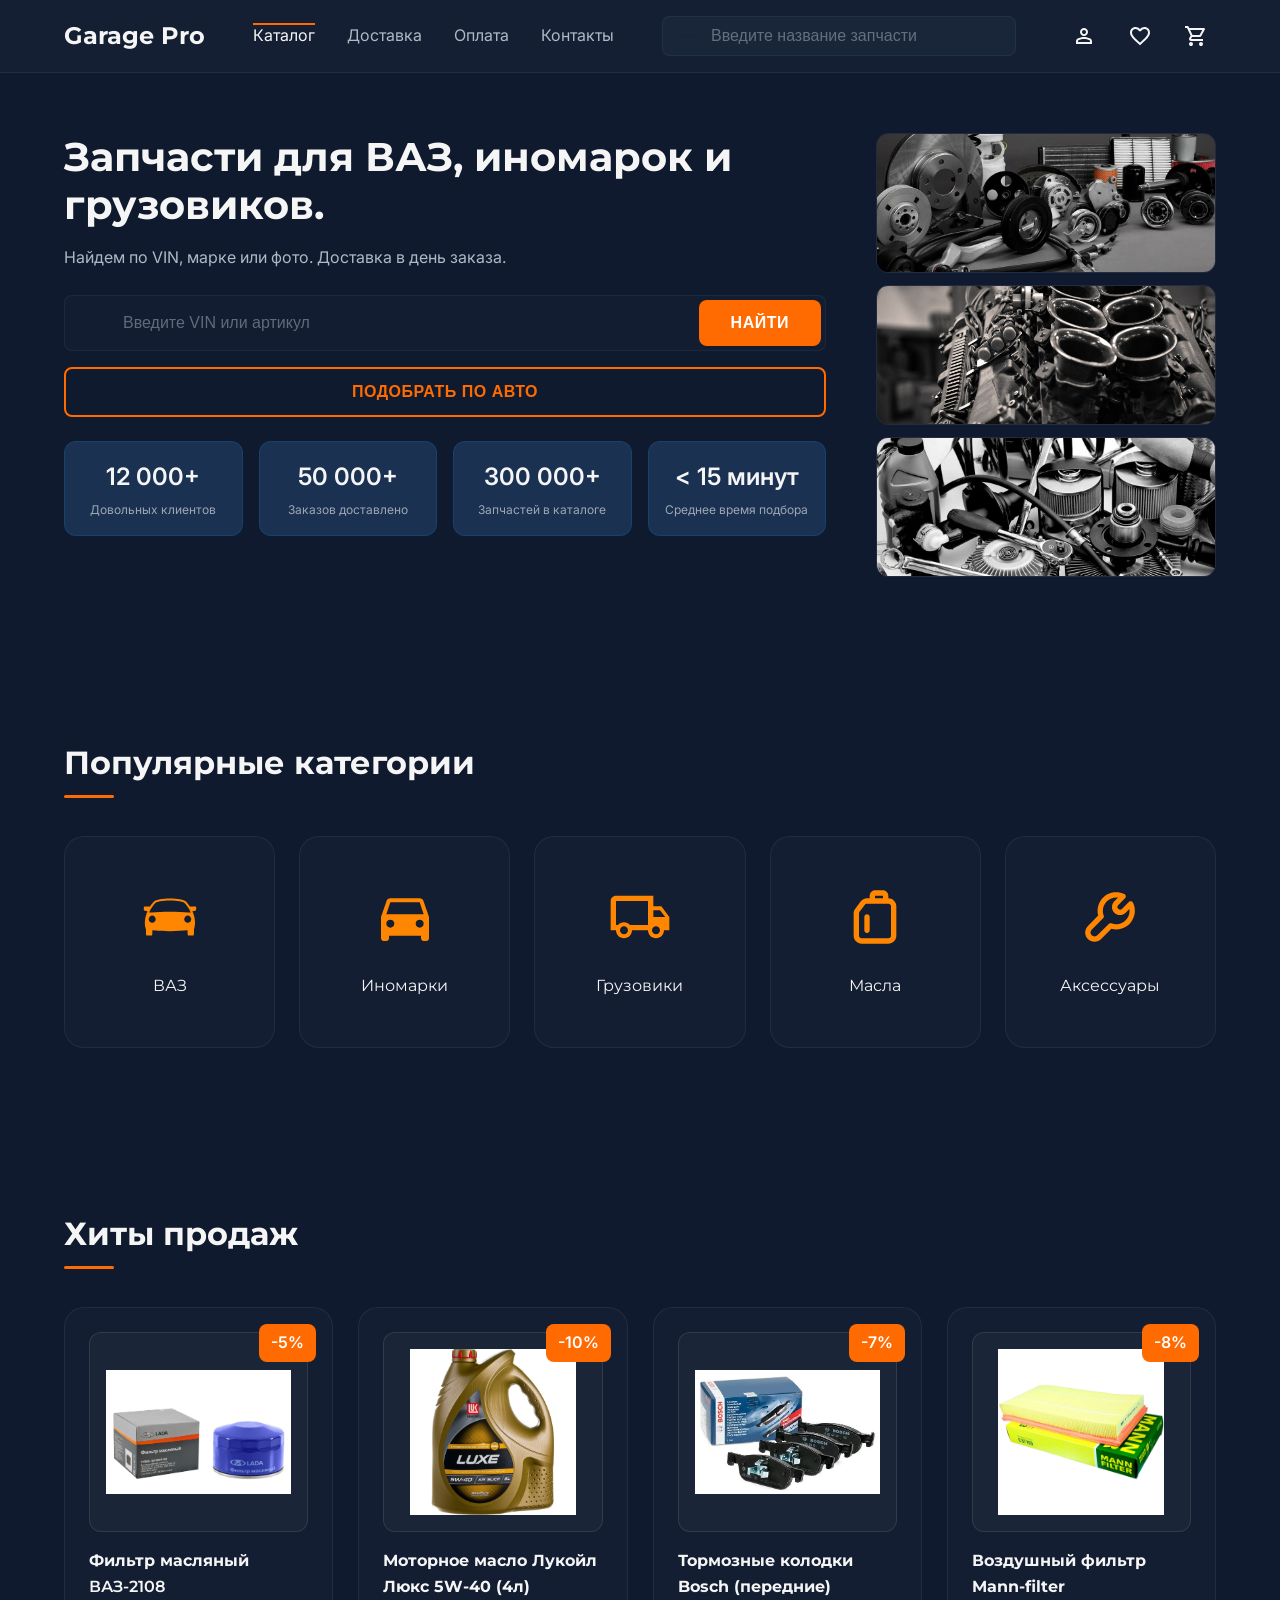
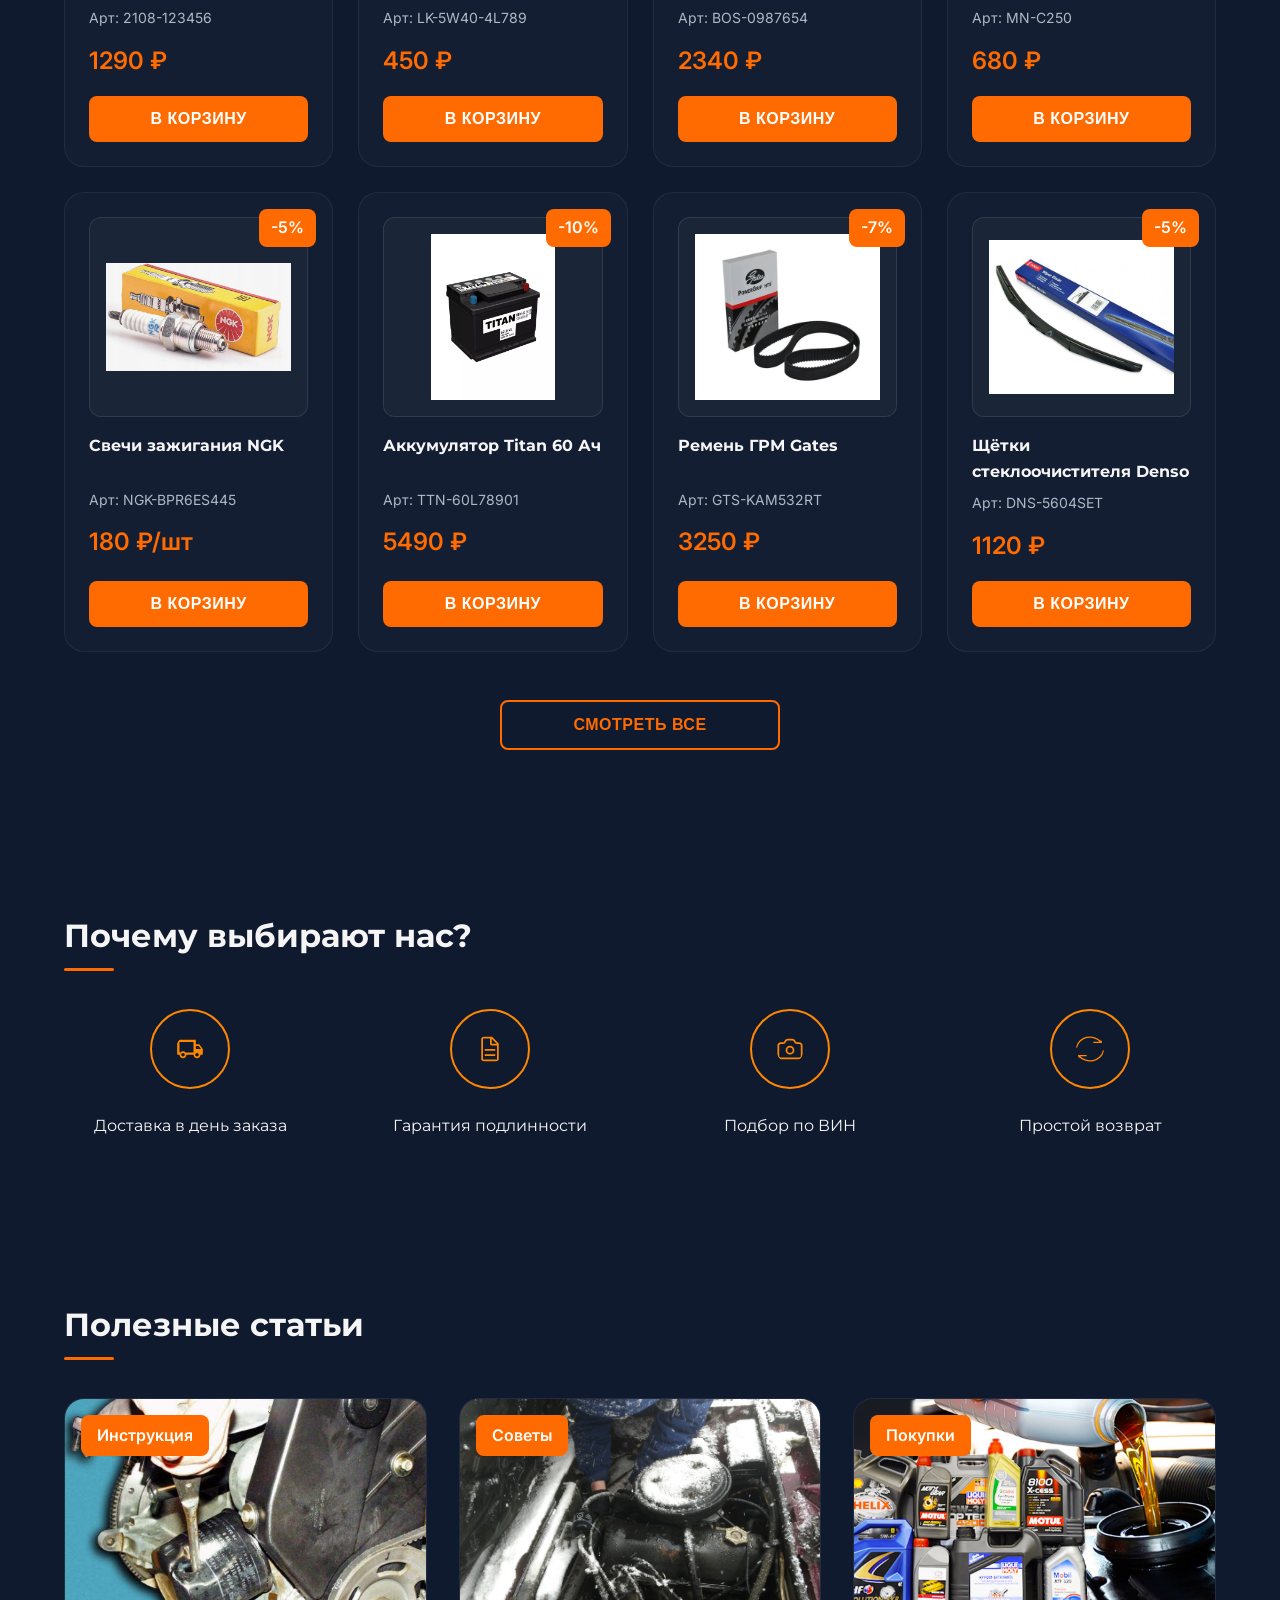
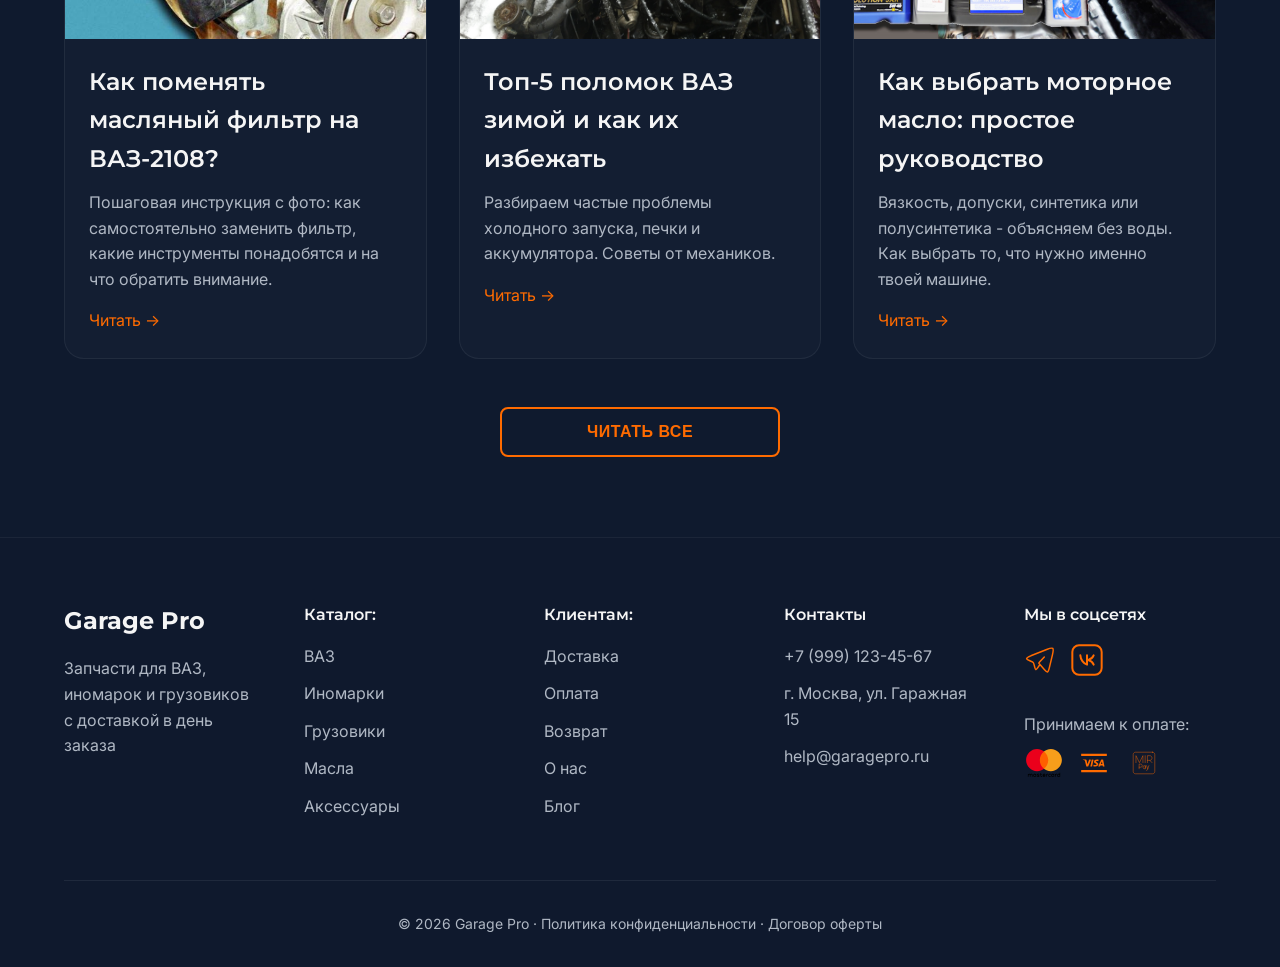
==== index.html @ 9da64e5a "Add files via upload" ====
<!DOCTYPE html>
<html lang="ru">
<head>
    <meta charset="UTF-8">
    <meta name="viewport" content="width=device-width, initial-scale=1.0">
    <meta name="description" content="Garage Pro - Запчасти для ВАЗ, иномарок и грузовиков с доставкой в день заказа">
    <meta name="keywords" content="запчасти, автозапчасти, ВАЗ, иномарки, грузовики, масло, фильтры">
    
    <!-- Open Graph -->
    <meta property="og:title" content="Garage Pro - Запчасти для ВАЗ, иномарок и грузовиков">
    <meta property="og:description" content="Найдем по VIN, марке или фото. Доставка в день заказа. 300 000+ запчастей в каталоге">
    <meta property="og:type" content="website">
    <meta property="og:url" content="https://garagepro.ru">
    <meta property="og:image" content="https://garagepro.ru/Images/автозапчасти.jpg">
    
    <title>Garage Pro - Запчасти для ВАЗ, иномарок и грузовиков</title>
    <link rel="icon" type="image/svg+xml" href="favicon.svg">
    <link rel="stylesheet" href="style.css">
    <link rel="preconnect" href="https://fonts.googleapis.com">
    <link rel="preconnect" href="https://fonts.gstatic.com" crossorigin>
    <link href="https://fonts.googleapis.com/css2?family=Montserrat:wght@600;700&family=Inter:wght@400;500;600&display=swap" rel="stylesheet">
</head>
<body>
    <!-- Header -->
    <header class="header">
        <div class="container">
            <div class="header__content">
                <a href="index.html" class="header__logo">Garage Pro</a>
                <nav class="header__nav">
                    <a href="#catalog" class="active">Каталог</a>
                    <a href="delivery.html">Доставка</a>
                    <a href="payment.html">Оплата</a>
                    <a href="contacts.html">Контакты</a>
                </nav>
                <form class="header__search" role="search">
                    <img src="icons/Input Search.svg" alt="" aria-hidden="true" width="20" height="20">
                    <input type="search" placeholder="Введите название запчасти" aria-label="Поиск запчастей">
                </form>
                <div class="header__icons">
                    <button class="icon-btn" aria-label="Профиль">
                        <img src="icons/material-symbols_person-outline.svg" alt="" width="24" height="24">
                    </button>
                    <button class="icon-btn" aria-label="Избранное">
                        <img src="icons/mdi_heart-outline.svg" alt="" width="24" height="24">
                    </button>
                    <button class="icon-btn" aria-label="Корзина">
                        <img src="icons/material-symbols_shopping-cart-outline.svg" alt="" width="24" height="24">
                    </button>
                    <button class="burger-btn" aria-label="Меню" aria-expanded="false">
                        <span></span>
                        <span></span>
                        <span></span>
                    </button>
                </div>
            </div>
        </div>
        <div class="mobile-menu">
            <nav class="mobile-nav">
                <a href="#catalog" class="active">Каталог</a>
                <a href="delivery.html">Доставка</a>
                <a href="payment.html">Оплата</a>
                <a href="contacts.html">Контакты</a>
            </nav>
        </div>
    </header>

    <!-- Hero Section -->
    <section class="hero">
        <div class="container">
            <div class="hero__content">
                <div class="hero__left">
                    <h1 class="hero__title">Запчасти для ВАЗ, иномарок и грузовиков.</h1>
                    <p class="hero__subtitle">Найдем по VIN, марке или фото. Доставка в день заказа.</p>
                    
                    <form class="hero__search" role="search">
                        <img src="icons/Input Search on zapchast.svg" alt="" aria-hidden="true">
                        <input type="search" placeholder="Введите VIN или артикул" aria-label="Поиск по VIN или артикулу">
                        <button class="btn btn--primary" type="submit">НАЙТИ</button>
                    </form>
                    
                    <button class="btn btn--secondary" type="button">ПОДОБРАТЬ ПО АВТО</button>
                    
                    <div class="hero__stats">
                        <div class="hero__stat">
                            <div class="stat__number">12 000+</div>
                            <div class="stat__label">Довольных клиентов</div>
                        </div>
                        <div class="hero__stat">
                            <div class="stat__number">50 000+</div>
                            <div class="stat__label">Заказов доставлено</div>
                        </div>
                        <div class="hero__stat">
                            <div class="stat__number">300 000+</div>
                            <div class="stat__label">Запчастей в каталоге</div>
                        </div>
                        <div class="hero__stat">
                            <div class="stat__number">&lt; 15 минут</div>
                            <div class="stat__label">Среднее время подбора</div>
                        </div>
                    </div>
                </div>
                
                <div class="hero__images">
                    <img src="Images/автозапчасти.jpg" alt="Автозапчасти для различных марок автомобилей" loading="lazy" width="340" height="140">
                    <img src="Images/автозапчасти1.jpg" alt="Широкий ассортимент запчастей" loading="lazy" width="340" height="140">
                    <img src="Images/запчасти.jpg" alt="Качественные запчасти в наличии" loading="lazy" width="340" height="140">
                </div>
            </div>
        </div>
    </section>

    <!-- Categories -->
    <section class="categories" id="catalog">
        <div class="container">
            <h2 class="section__title">Популярные категории</h2>
            <div class="categories__grid">
                <a href="#vaz" class="category__item">
                    <img src="icons/raphael_car.svg" alt="" aria-hidden="true">
                    <span>ВАЗ</span>
                </a>
                <a href="#foreign" class="category__item">
                    <img src="icons/mdi_car.svg" alt="" aria-hidden="true">
                    <span>Иномарки</span>
                </a>
                <a href="#trucks" class="category__item">
                    <img src="icons/mdi_truck-outline.svg" alt="" aria-hidden="true">
                    <span>Грузовики</span>
                </a>
                <a href="#oils" class="category__item">
                    <img src="icons/mingcute_oil-line.svg" alt="" aria-hidden="true">
                    <span>Масла</span>
                </a>
                <a href="#accessories" class="category__item">
                    <img src="icons/ri_wrench-line.svg" alt="" aria-hidden="true">
                    <span>Аксессуары</span>
                </a>
            </div>
        </div>
    </section>

    <!-- Products -->
    <section class="products">
        <div class="container">
            <h2 class="section__title">Хиты продаж</h2>
            <div class="products__grid">
                <!-- Product 1 -->
                <article class="product__card">
                    <span class="product__badge" aria-label="Скидка 5 процентов">-5%</span>
                    <a href="product-filter.html" class="product__card-link">
                        <img src="Images/МАСЛЯННЫЙ ФИЛЬТР.jpg" alt="Фильтр масляный ВАЗ 2108" loading="lazy" width="280" height="200">
                        <h3 class="product__name">Фильтр масляный <span class="model-number">ВАЗ-2108</span></h3>
                        <p class="product__article">Арт: 2108-123456</p>
                        <p class="product__price">1290 ₽</p>
                    </a>
                    <button class="btn btn--primary" type="button" aria-label="Добавить в корзину">В КОРЗИНУ</button>
                </article>
                
                <!-- Product 2 -->
                <article class="product__card">
                    <span class="product__badge" aria-label="Скидка 10 процентов">-10%</span>
                    <a href="product-oil.html" class="product__card-link">
                        <img src="Images/масло.jpg" alt="Моторное масло Лукойл Люкс 5W-40" loading="lazy" width="280" height="200">
                        <h3 class="product__name">Моторное масло Лукойл Люкс 5W-40 (4л)</h3>
                        <p class="product__article">Арт: LK-5W40-4L789</p>
                        <p class="product__price">450 ₽</p>
                    </a>
                    <button class="btn btn--primary" type="button" aria-label="Добавить в корзину">В КОРЗИНУ</button>
                </article>
                
                <!-- Product 3 -->
                <article class="product__card">
                    <span class="product__badge" aria-label="Скидка 7 процентов">-7%</span>
                    <a href="product-pads.html" class="product__card-link">
                        <img src="Images/колодки.jpg" alt="Тормозные колодки Bosch передние" loading="lazy" width="280" height="200">
                        <h3 class="product__name">Тормозные колодки Bosch (передние)</h3>
                        <p class="product__article">Арт: BOS-0987654</p>
                        <p class="product__price">2340 ₽</p>
                    </a>
                    <button class="btn btn--primary" type="button" aria-label="Добавить в корзину">В КОРЗИНУ</button>
                </article>
                
                <!-- Product 4 -->
                <article class="product__card">
                    <span class="product__badge" aria-label="Скидка 8 процентов">-8%</span>
                    <a href="product-air-filter.html" class="product__card-link">
                        <img src="Images/воздушный фильтр.jpeg" alt="Воздушный фильтр Mann-filter" loading="lazy" width="280" height="200">
                        <h3 class="product__name">Воздушный фильтр Mann-filter</h3>
                        <p class="product__article">Арт: MN-C250</p>
                        <p class="product__price">680 ₽</p>
                    </a>
                    <button class="btn btn--primary" type="button" aria-label="Добавить в корзину">В КОРЗИНУ</button>
                </article>
                
                <!-- Product 5 -->
                <article class="product__card">
                    <span class="product__badge" aria-label="Скидка 5 процентов">-5%</span>
                    <a href="product-spark-plugs.html" class="product__card-link">
                        <img src="Images/свеча.jpg" alt="Свечи зажигания NGK" loading="lazy" width="280" height="200">
                        <h3 class="product__name">Свечи зажигания NGK</h3>
                        <p class="product__article">Арт: NGK-BPR6ES445</p>
                        <p class="product__price">180 ₽/шт</p>
                    </a>
                    <button class="btn btn--primary" type="button" aria-label="Добавить в корзину">В КОРЗИНУ</button>
                </article>
                
                <!-- Product 6 -->
                <article class="product__card">
                    <span class="product__badge" aria-label="Скидка 10 процентов">-10%</span>
                    <a href="product-battery.html" class="product__card-link">
                        <img src="Images/титан.jpg" alt="Аккумулятор Titan 60 Ач" loading="lazy" width="280" height="200">
                        <h3 class="product__name">Аккумулятор Titan 60 Ач</h3>
                        <p class="product__article">Арт: TTN-60L78901</p>
                        <p class="product__price">5490 ₽</p>
                    </a>
                    <button class="btn btn--primary" type="button" aria-label="Добавить в корзину">В КОРЗИНУ</button>
                </article>
                
                <!-- Product 7 -->
                <article class="product__card">
                    <span class="product__badge" aria-label="Скидка 7 процентов">-7%</span>
                    <a href="product-belt.html" class="product__card-link">
                        <img src="Images/ремень.png" alt="Ремень ГРМ Gates" loading="lazy" width="280" height="200">
                        <h3 class="product__name">Ремень ГРМ Gates</h3>
                        <p class="product__article">Арт: GTS-KAM532RT</p>
                        <p class="product__price">3250 ₽</p>
                    </a>
                    <button class="btn btn--primary" type="button" aria-label="Добавить в корзину">В КОРЗИНУ</button>
                </article>
                
                <!-- Product 8 -->
                <article class="product__card">
                    <span class="product__badge" aria-label="Скидка 5 процентов">-5%</span>
                    <a href="product-wipers.html" class="product__card-link">
                        <img src="Images/денсо.jpg" alt="Щётки стеклоочистителя Denso" loading="lazy" width="280" height="200">
                        <h3 class="product__name">Щётки стеклоочистителя Denso</h3>
                        <p class="product__article">Арт: DNS-5604SET</p>
                        <p class="product__price">1120 ₽</p>
                    </a>
                    <button class="btn btn--primary" type="button" aria-label="Добавить в корзину">В КОРЗИНУ</button>
                </article>
            </div>
            
            <button class="btn btn--outline" type="button">СМОТРЕТЬ ВСЕ</button>
        </div>
    </section>

    <!-- Features -->
    <section class="features" id="delivery">
        <div class="container">
            <h2 class="section__title">Почему выбирают нас?</h2>
            <div class="features__grid">
                <div class="feature__item">
                    <img src="icons/mdi_truck-outline.svg" alt="" aria-hidden="true">
                    <p>Доставка в день заказа</p>
                </div>
                <div class="feature__item">
                    <img src="icons/carbon_document.svg" alt="" aria-hidden="true">
                    <p>Гарантия подлинности</p>
                </div>
                <div class="feature__item">
                    <img src="icons/lucide_camera.svg" alt="" aria-hidden="true">
                    <p>Подбор по ВИН</p>
                </div>
                <div class="feature__item">
                    <img src="icons/Vector.svg" alt="" aria-hidden="true">
                    <p>Простой возврат</p>
                </div>
            </div>
        </div>
    </section>

    <!-- Blog -->
    <section class="blog">
        <div class="container">
            <h2 class="section__title">Полезные статьи</h2>
            <div class="blog__grid">
                <article class="blog__card">
                    <div class="blog__card-image">
                        <span class="blog__category">Инструкция</span>
                        <img src="Images/замена масла.jpg" alt="Процесс замены масла в двигателе" loading="lazy">
                    </div>
                    <h3>Как поменять масляный фильтр на <span class="model-number">ВАЗ-2108?</span></h3>
                    <p>Пошаговая инструкция с фото: как самостоятельно заменить фильтр, какие инструменты понадобятся и на что обратить внимание.</p>
                    <a href="#" class="blog__link">Читать →</a>
                </article>
                
                <article class="blog__card">
                    <div class="blog__card-image">
                        <span class="blog__category">Советы</span>
                        <img src="Images/поломки.jpg" alt="Распространенные поломки автомобиля" loading="lazy">
                    </div>
                    <h3>Топ-5 поломок ВАЗ зимой и как их избежать</h3>
                    <p>Разбираем частые проблемы холодного запуска, печки и аккумулятора. Советы от механиков.</p>
                    <a href="#" class="blog__link">Читать →</a>
                </article>
                
                <article class="blog__card">
                    <div class="blog__card-image">
                        <span class="blog__category">Покупки</span>
                        <img src="Images/как выбрать масло.jpg" alt="Выбор моторного масла для автомобиля" loading="lazy">
                    </div>
                    <h3>Как выбрать моторное масло: простое руководство</h3>
                    <p>Вязкость, допуски, синтетика или полусинтетика - объясняем без воды. Как выбрать то, что нужно именно твоей машине.</p>
                    <a href="#" class="blog__link">Читать →</a>
                </article>
            </div>
            
            <button class="btn btn--outline" type="button">ЧИТАТЬ ВСЕ</button>
        </div>
    </section>

    <!-- Footer -->
    <footer class="footer">
        <div class="container">
            <div class="footer__content">
                <div class="footer__col">
                    <h3>Garage Pro</h3>
                    <p>Запчасти для ВАЗ, иномарок и грузовиков с доставкой в день заказа</p>
                </div>
                
                <div class="footer__col">
                    <h4>Каталог:</h4>
                    <a href="#">ВАЗ</a>
                    <a href="#">Иномарки</a>
                    <a href="#">Грузовики</a>
                    <a href="#">Масла</a>
                    <a href="#">Аксессуары</a>
                </div>
                
                <div class="footer__col">
                    <h4>Клиентам:</h4>
                    <a href="delivery.html">Доставка</a>
                    <a href="payment.html">Оплата</a>
                    <a href="#">Возврат</a>
                    <a href="contacts.html">О нас</a>
                    <a href="#">Блог</a>
                </div>
                
                <div class="footer__col">
                    <h4>Контакты</h4>
                    <p><a href="tel:+79991234567" class="footer__contact">+7 (999) 123-45-67</a></p>
                    <p>г. Москва, ул. Гаражная 15</p>
                    <p><a href="mailto:help@garagepro.ru" class="footer__contact">help@garagepro.ru</a></p>
                </div>
                
                <div class="footer__col">
                    <h4>Мы в соцсетях</h4>
                    <div class="footer__social">
                        <a href="#" aria-label="Telegram">
                            <img src="icons/hugeicons_telegram.svg" alt="">
                        </a>
                        <a href="#" aria-label="VK">
                            <img src="icons/meteor-icons_vk.svg" alt="">
                        </a>
                    </div>
                    <p>Принимаем к оплате:</p>
                    <div class="footer__payment">
                        <img src="icons/logos_mastercard.svg" alt="Mastercard">
                        <img src="icons/ri_visa-fill.svg" alt="Visa">
                        <img src="icons/arcticons_mir-pay.svg" alt="Mir">
                    </div>
                </div>
            </div>
            
            <div class="footer__bottom">
                <p>© 2026 Garage Pro · Политика конфиденциальности · Договор оферты</p>
            </div>
        </div>
    </footer>

    <script src="js/main.js"></script>
</body>
</html>
---- style.css ----
@import url('https://fonts.googleapis.com/css2?family=Montserrat:wght@600;700&family=Inter:wght@400;500;600&display=swap');

/* CSS Variables */
:root {
    --primary: #FF6B00;
    --primary-dark: #E55D00;
    --secondary: #00A3FF;
    --success: #10B981;
    --warning: #F59E0B;
    
    --bg-primary: #0F1A2E;
    --bg-secondary: #162136;
    --bg-card: rgba(22, 33, 54, 0.7);
    
    --text-primary: #F5F5F5;
    --text-secondary: #B0B8C4;
    
    --space-xs: 8px;
    --space-sm: 16px;
    --space-md: 24px;
    --space-lg: 48px;
    --space-xl: 80px;
    
    --radius-sm: 8px;
    --radius-md: 12px;
    --radius-lg: 16px;
    --radius-xl: 20px;
}

* {
    margin: 0;
    padding: 0;
    box-sizing: border-box;
}

body {
    font-family: 'Inter', -apple-system, BlinkMacSystemFont, 'Segoe UI', sans-serif;
    background: var(--bg-primary);
    color: var(--text-primary);
    font-size: 16px;
    line-height: 1.6;
    -webkit-font-smoothing: antialiased;
    overflow-x: hidden;
}

img {
    max-width: 100%;
    height: auto;
    display: block;
}

.container {
    max-width: 1200px;
    margin: 0 auto;
    padding: 0 var(--space-md);
}

/* Header */
.header {
    background: rgba(22, 33, 54, 0.9);
    backdrop-filter: blur(10px);
    padding: var(--space-sm) 0;
    border-bottom: 1px solid rgba(255, 255, 255, 0.06);
    position: sticky;
    top: 0;
    z-index: 100;
}

.header__content {
    display: flex;
    align-items: center;
    gap: var(--space-lg);
}

.header__logo {
    font-family: 'Montserrat', sans-serif;
    font-size: 24px;
    font-weight: 700;
    color: var(--text-primary);
    text-decoration: none;
    transition: color 0.3s;
}

.header__logo:hover {
    color: var(--primary);
}

.header__nav {
    display: flex;
    gap: 32px;
}

.header__nav a {
    font-size: 16px;
    color: var(--text-secondary);
    text-decoration: none;
    transition: color 0.3s;
    position: relative;
}

.header__nav a.active,
.header__nav a:hover {
    color: var(--text-primary);
}

.header__nav a.active::after {
    content: '';
    position: absolute;
    bottom: -var(--space-sm);
    left: 0;
    width: 100%;
    height: 2px;
    background: var(--primary);
}

.header__search {
    flex: 1;
    display: flex;
    align-items: center;
    background: rgba(37, 52, 71, 0.4);
    border-radius: var(--radius-sm);
    padding: 10px var(--space-sm);
    gap: 12px;
    border: 1px solid rgba(255, 255, 255, 0.05);
    transition: all 0.3s;
}

.header__search:focus-within {
    border-color: rgba(255, 107, 0, 0.3);
    background: rgba(37, 52, 71, 0.6);
}

.header__search img {
    opacity: 0.4;
}

.header__search input {
    flex: 1;
    background: transparent;
    border: none;
    color: var(--text-primary);
    font-size: 16px;
    outline: none;
}

.header__search input::placeholder {
    color: rgba(176, 184, 196, 0.5);
}

.header__icons {
    display: flex;
    gap: var(--space-sm);
}

.icon-btn {
    background: none;
    border: none;
    padding: var(--space-xs);
    cursor: pointer;
    border-radius: var(--radius-sm);
    transition: background 0.3s;
}

.icon-btn:hover {
    background: rgba(255, 107, 0, 0.1);
}

.icon-btn img {
    width: 24px;
    height: 24px;
}

/* Mobile Menu */
.burger-btn {
    display: none;
    flex-direction: column;
    gap: 5px;
    background: none;
    border: none;
    padding: var(--space-xs);
    cursor: pointer;
}

.burger-btn span {
    width: 24px;
    height: 2px;
    background: var(--text-primary);
    transition: all 0.3s;
}

.burger-btn.active span:nth-child(1) {
    transform: rotate(45deg) translate(7px, 7px);
}

.burger-btn.active span:nth-child(2) {
    opacity: 0;
}

.burger-btn.active span:nth-child(3) {
    transform: rotate(-45deg) translate(7px, -7px);
}

.mobile-menu {
    display: none;
    position: fixed;
    top: 73px;
    left: 0;
    right: 0;
    bottom: 0;
    background: rgba(15, 26, 46, 0.98);
    backdrop-filter: blur(10px);
    padding: var(--space-md);
    transform: translateX(100%);
    transition: transform 0.3s;
    z-index: 99;
}

.mobile-menu.active {
    transform: translateX(0);
}

.mobile-nav {
    display: flex;
    flex-direction: column;
    gap: var(--space-md);
}

.mobile-nav a {
    font-size: 20px;
    color: var(--text-secondary);
    text-decoration: none;
    padding: var(--space-sm);
    border-radius: var(--radius-sm);
    transition: all 0.3s;
}

.mobile-nav a.active,
.mobile-nav a:hover {
    color: var(--text-primary);
    background: rgba(255, 107, 0, 0.1);
}

/* Hero Section */
.hero {
    padding: 60px var(--space-md) var(--space-xl);
}

.hero__content {
    display: grid;
    grid-template-columns: 1fr 340px;
    gap: 50px;
    align-items: start;
}

.hero__title {
    font-family: 'Montserrat', sans-serif;
    font-size: 40px;
    font-weight: 700;
    line-height: 1.2;
    margin-bottom: var(--space-sm);
}

.hero__subtitle {
    font-size: 16px;
    color: var(--text-secondary);
    margin-bottom: var(--space-md);
}

.hero__search {
    display: flex;
    align-items: center;
    background: rgba(22, 33, 54, 0.6);
    border-radius: var(--radius-sm);
    padding: 4px;
    margin-bottom: var(--space-sm);
    gap: 12px;
    border: 1px solid rgba(255, 255, 255, 0.05);
}

.hero__search:focus-within {
    border-color: rgba(255, 107, 0, 0.3);
}

.hero__search img {
    width: 18px;
    height: 18px;
    margin-left: var(--space-sm);
    opacity: 0.3;
}

.hero__search input {
    flex: 1;
    background: transparent;
    border: none;
    color: var(--text-primary);
    padding: 12px var(--space-xs);
    font-size: 16px;
    outline: none;
}

.hero__search input::placeholder {
    color: rgba(176, 184, 196, 0.5);
}

/* Buttons */
.btn {
    padding: 14px 32px;
    border: none;
    border-radius: var(--radius-sm);
    font-size: 16px;
    font-weight: 600;
    cursor: pointer;
    transition: all 0.3s;
    text-transform: uppercase;
    letter-spacing: 0.5px;
}

.btn--primary {
    background: var(--primary);
    color: #FFFFFF;
}

.btn--primary:hover {
    background: var(--primary-dark);
    transform: translateY(-2px);
}

.btn--secondary {
    background: transparent;
    color: var(--primary);
    border: 2px solid var(--primary);
    width: 100%;
    margin-bottom: var(--space-md);
}

.btn--secondary:hover {
    background: rgba(255, 107, 0, 0.1);
}

.btn--outline {
    background: transparent;
    color: var(--primary);
    border: 2px solid var(--primary);
    display: block;
    margin: var(--space-lg) auto 0;
    min-width: 280px;
}

.btn--outline:hover {
    background: rgba(255, 107, 0, 0.1);
}

.hero__stats {
    display: grid;
    grid-template-columns: repeat(4, 1fr);
    gap: var(--space-sm);
}

.hero__stat {
    background: rgba(45, 85, 135, 0.4);
    padding: var(--space-sm) 12px;
    border-radius: var(--radius-md);
    text-align: center;
    border: 1px solid rgba(0, 163, 255, 0.15);
    transition: all 0.3s;
}

.hero__stat:hover {
    background: rgba(22, 33, 54, 0.9);
    border-color: rgba(255, 107, 0, 0.3);
    transform: translateY(-2px);
}

.stat__number {
    font-size: 24px;
    font-weight: 600;
    margin-bottom: 4px;
}

.stat__label {
    font-size: 12px;
    color: rgba(245, 245, 245, 0.6);
}

.hero__images {
    display: flex;
    flex-direction: column;
    gap: 12px;
}

.hero__images img {
    width: 100%;
    height: 140px;
    object-fit: cover;
    border-radius: var(--radius-md);
    border: 1px solid rgba(255, 255, 255, 0.08);
    transition: transform 0.3s;
}

.hero__images img:hover {
    transform: translateY(-2px);
}

/* Categories */
.categories {
    padding: var(--space-xl) var(--space-md);
}

.section__title {
    font-family: 'Montserrat', sans-serif;
    font-size: 32px;
    font-weight: 700;
    margin-bottom: var(--space-lg);
    position: relative;
    display: inline-block;
}

.section__title::after {
    content: '';
    position: absolute;
    bottom: -10px;
    left: 0;
    width: 50px;
    height: 3px;
    background: var(--primary);
    border-radius: 2px;
}

.categories__grid {
    display: grid;
    grid-template-columns: repeat(5, 1fr);
    gap: var(--space-md);
}

.category__item {
    background: var(--bg-card);
    padding: var(--space-lg) var(--space-md);
    border-radius: var(--radius-xl);
    text-align: center;
    cursor: pointer;
    transition: all 0.3s;
    border: 1px solid rgba(255, 255, 255, 0.06);
    text-decoration: none;
    display: flex;
    flex-direction: column;
    align-items: center;
}

.category__item:hover {
    border-color: rgba(255, 107, 0, 0.3);
    transform: translateY(-4px);
}

.category__item img {
    width: 64px;
    height: 64px;
    margin-bottom: var(--space-md);
    filter: invert(48%) sepia(79%) saturate(2476%) hue-rotate(0deg) brightness(118%);
}

.category__item span {
    font-size: 16px;
    color: var(--text-primary);
    font-family: 'Montserrat', sans-serif;
}

/* Products */
.products {
    padding: var(--space-xl) var(--space-md);
}

.products__grid {
    display: grid;
    grid-template-columns: repeat(4, 1fr);
    gap: 25px;
    margin-bottom: var(--space-md);
}

.product__card {
    background: var(--bg-card);
    border-radius: var(--radius-xl);
    padding: var(--space-md);
    position: relative;
    transition: all 0.3s;
    border: 1px solid rgba(255, 255, 255, 0.06);
    display: flex;
    flex-direction: column;
}

.product__card:hover {
    border-color: rgba(255, 107, 0, 0.3);
    transform: translateY(-4px);
}

.product__badge {
    position: absolute;
    top: var(--space-sm);
    right: var(--space-sm);
    background: var(--primary);
    color: #FFFFFF;
    padding: 6px 12px;
    border-radius: var(--radius-sm);
    font-size: 16px;
    font-weight: 600;
}

.product__card img {
    width: 100%;
    height: 200px;
    object-fit: contain;
    margin-bottom: var(--space-sm);
    background: rgba(255, 255, 255, 0.03);
    border: 1px solid rgba(255, 255, 255, 0.1);
    border-radius: var(--radius-md);
    padding: var(--space-sm);
}

.product__name {
    font-size: 16px;
    font-family: 'Montserrat', sans-serif;
    margin-bottom: var(--space-xs);
    min-height: 48px;
}

.model-number {
    font-weight: 600;
}

.product__article {
    font-size: 14px;
    color: var(--text-secondary);
    margin-bottom: 12px;
}

.product__price {
    font-size: 24px;
    font-weight: 600;
    color: var(--primary);
    margin-bottom: var(--space-sm);
}

.product__card .btn {
    width: 100%;
    margin-top: auto;
}

/* Features */
.features {
    padding: var(--space-xl) var(--space-md);
}

.features__grid {
    display: grid;
    grid-template-columns: repeat(4, 1fr);
    gap: var(--space-lg);
}

.feature__item {
    text-align: center;
}

.feature__item img {
    width: 80px;
    height: 80px;
    margin: 0 auto var(--space-md);
    padding: var(--space-md);
    border: 2px solid var(--primary);
    border-radius: 50%;
    filter: invert(48%) sepia(79%) saturate(2476%) hue-rotate(0deg) brightness(118%);
    transition: transform 0.3s;
}

.feature__item:hover img {
    transform: scale(1.1);
}

.feature__item p {
    font-size: 16px;
    font-family: 'Montserrat', sans-serif;
}

/* Blog */
.blog {
    padding: var(--space-xl) var(--space-md);
}

.blog__grid {
    display: grid;
    grid-template-columns: repeat(3, 1fr);
    gap: 32px;
    margin-bottom: var(--space-md);
}

.blog__card {
    background: var(--bg-card);
    border-radius: var(--radius-xl);
    overflow: hidden;
    transition: all 0.3s;
    border: 1px solid rgba(255, 255, 255, 0.06);
    display: flex;
    flex-direction: column;
}

.blog__card:hover {
    border-color: rgba(255, 107, 0, 0.3);
    transform: translateY(-4px);
}

.blog__card-image {
    position: relative;
}

.blog__category {
    position: absolute;
    top: var(--space-sm);
    left: var(--space-sm);
    background: var(--primary);
    color: #FFFFFF;
    padding: var(--space-xs) var(--space-sm);
    border-radius: var(--radius-sm);
    font-size: 16px;
    font-weight: 600;
    z-index: 1;
}

.blog__card img {
    width: 100%;
    height: 240px;
    object-fit: cover;
}

.blog__card h3 {
    font-family: 'Montserrat', sans-serif;
    font-size: 24px;
    font-weight: 600;
    margin: var(--space-md) var(--space-md) 12px;
}

.blog__card p {
    font-size: 16px;
    color: var(--text-secondary);
    margin: 0 var(--space-md) var(--space-sm);
}

.blog__link {
    display: inline-block;
    color: var(--primary);
    text-decoration: none;
    margin: 0 var(--space-md) var(--space-md);
    font-size: 16px;
    transition: color 0.3s;
}

.blog__link:hover {
    color: var(--primary-dark);
}

/* Footer */
.footer {
    background: rgba(15, 26, 46, 0.8);
    padding: 64px var(--space-md) 32px;
    border-top: 1px solid rgba(255, 255, 255, 0.05);
}

.footer__content {
    display: grid;
    grid-template-columns: repeat(5, 1fr);
    gap: var(--space-lg);
    margin-bottom: var(--space-lg);
}

.footer__col h3 {
    font-family: 'Montserrat', sans-serif;
    font-size: 24px;
    font-weight: 700;
    margin-bottom: var(--space-sm);
}

.footer__col h4 {
    font-size: 16px;
    font-weight: 600;
    margin-bottom: var(--space-sm);
    font-family: 'Montserrat', sans-serif;
}

.footer__col p {
    font-size: 16px;
    color: var(--text-secondary);
    margin-bottom: 12px;
}

.footer__col a {
    display: block;
    color: var(--text-secondary);
    text-decoration: none;
    margin-bottom: 12px;
    font-size: 16px;
    transition: color 0.3s;
}

.footer__col a:hover {
    color: var(--primary);
}

.footer__social {
    display: flex;
    gap: 15px;
    margin-bottom: var(--space-md);
}

.footer__social img {
    width: 32px;
    height: 32px;
    cursor: pointer;
    transition: opacity 0.3s;
}

.footer__social img:hover {
    opacity: 0.7;
}

.footer__contact {
    color: var(--text-secondary);
    text-decoration: none;
    transition: color 0.3s;
}

.footer__contact:hover {
    color: var(--primary);
}

.footer__payment {
    display: flex;
    gap: 10px;
    flex-wrap: wrap;
}

.footer__payment img {
    width: 40px;
    height: 28px;
}

.footer__bottom {
    text-align: center;
    padding-top: 32px;
    border-top: 1px solid rgba(176, 184, 196, 0.1);
}

.footer__bottom p {
    font-size: 14px;
    color: var(--text-secondary);
}

/* Payment Page */
.payment-page {
    padding: var(--space-xl) var(--space-md);
    min-height: calc(100vh - 400px);
}

.page__title {
    font-family: 'Montserrat', sans-serif;
    font-size: 40px;
    font-weight: 700;
    margin-bottom: var(--space-lg);
    text-align: center;
}

.payment__content {
    display: grid;
    grid-template-columns: 380px 1fr;
    gap: var(--space-lg);
    max-width: 1200px;
    margin: 0 auto;
}

.payment__summary {
    background: var(--bg-card);
    border-radius: var(--radius-xl);
    padding: 32px;
    border: 1px solid rgba(255, 255, 255, 0.06);
    height: fit-content;
    position: sticky;
    top: 100px;
}

.payment__summary h2 {
    font-family: 'Montserrat', sans-serif;
    font-size: 24px;
    font-weight: 600;
    margin-bottom: var(--space-md);
}

.summary__items {
    display: flex;
    flex-direction: column;
    gap: var(--space-sm);
}

.summary__item {
    display: flex;
    justify-content: space-between;
    font-size: 16px;
    color: var(--text-secondary);
}

.summary__item span:last-child {
    font-weight: 600;
    color: var(--text-primary);
}

.summary__divider {
    height: 1px;
    background: rgba(255, 255, 255, 0.1);
    margin: var(--space-xs) 0;
}

.summary__total {
    font-size: 20px;
    font-weight: 600;
    color: var(--text-primary);
}

.summary__total span:last-child {
    font-size: 28px;
    color: var(--primary);
}

.payment__form {
    background: var(--bg-card);
    border-radius: var(--radius-xl);
    padding: var(--space-lg);
    border: 1px solid rgba(255, 255, 255, 0.06);
}

.payment__form h2 {
    font-family: 'Montserrat', sans-serif;
    font-size: 24px;
    font-weight: 600;
    margin-bottom: var(--space-md);
    margin-top: 32px;
}

.payment__form h2:first-child {
    margin-top: 0;
}

.form__group {
    margin-bottom: var(--space-md);
}

.form__group label {
    display: block;
    font-size: 14px;
    font-weight: 500;
    margin-bottom: var(--space-xs);
}

.form__group input[type="text"],
.form__group input[type="email"],
.form__group input[type="tel"] {
    width: 100%;
    background: rgba(37, 52, 71, 0.4);
    border: 1px solid rgba(255, 255, 255, 0.05);
    border-radius: var(--radius-sm);
    padding: 14px var(--space-sm);
    font-size: 16px;
    color: var(--text-primary);
    transition: all 0.3s;
}

.form__group input:focus {
    outline: none;
    border-color: rgba(255, 107, 0, 0.3);
    background: rgba(37, 52, 71, 0.6);
}

.form__group input::placeholder {
    color: rgba(176, 184, 196, 0.5);
}

.form__row {
    display: grid;
    grid-template-columns: 1fr 1fr;
    gap: var(--space-md);
}

.payment__methods {
    display: flex;
    flex-direction: column;
    gap: var(--space-sm);
    margin-bottom: 32px;
}

.payment__method {
    position: relative;
    cursor: pointer;
}

.payment__method input[type="radio"] {
    position: absolute;
    opacity: 0;
}

.method__content {
    background: rgba(37, 52, 71, 0.4);
    border: 2px solid rgba(255, 255, 255, 0.05);
    border-radius: var(--radius-md);
    padding: var(--space-md);
    display: flex;
    align-items: center;
    gap: var(--space-sm);
    transition: all 0.3s;
}

.payment__method input[type="radio"]:checked + .method__content {
    border-color: var(--primary);
    background: rgba(255, 107, 0, 0.05);
}

.method__icons {
    display: flex;
    gap: var(--space-xs);
}

.method__icons img {
    height: 24px;
}

.form__checkbox label {
    display: flex;
    gap: 12px;
    cursor: pointer;
}

.form__checkbox input[type="checkbox"] {
    width: 20px;
    height: 20px;
    cursor: pointer;
    accent-color: var(--primary);
}

.form__checkbox span {
    font-size: 14px;
    color: var(--text-secondary);
}

.form__checkbox a {
    color: var(--primary);
    text-decoration: none;
}

.btn--large {
    width: 100%;
    padding: 18px 32px;
    font-size: 18px;
    margin-top: var(--space-sm);
}

/* Contacts Page */
.about-section {
    padding: var(--space-xl) var(--space-md) 60px;
}

.about__content {
    display: grid;
    grid-template-columns: 1.5fr 1fr;
    gap: var(--space-lg);
    max-width: 1200px;
    margin: 0 auto;
}

.about__text {
    background: var(--bg-card);
    border-radius: var(--radius-xl);
    padding: var(--space-lg);
    border: 1px solid rgba(255, 255, 255, 0.06);
}

.about__text p {
    font-size: 16px;
    line-height: 1.8;
    color: var(--text-secondary);
    margin-bottom: var(--space-md);
}

.about__stats {
    display: flex;
    flex-direction: column;
    gap: var(--space-md);
}

.about__stat-card {
    background: var(--bg-card);
    border-radius: var(--radius-lg);
    padding: 32px;
    border: 1px solid rgba(255, 255, 255, 0.06);
    text-align: center;
    transition: all 0.3s;
}

.about__stat-card:hover {
    transform: translateY(-2px);
    border-color: rgba(255, 107, 0, 0.3);
}

.stat-card__number {
    font-size: 36px;
    font-weight: 700;
    color: var(--primary);
    margin-bottom: var(--space-xs);
}

.stat-card__label {
    font-size: 14px;
    color: var(--text-secondary);
}

.contact-info {
    padding: 60px var(--space-md);
}

.contact__grid {
    display: grid;
    grid-template-columns: repeat(4, 1fr);
    gap: var(--space-md);
}

.contact__card {
    background: var(--bg-card);
    border-radius: var(--radius-lg);
    padding: 32px var(--space-md);
    border: 1px solid rgba(255, 255, 255, 0.06);
    text-align: center;
    transition: all 0.3s;
}

.contact__card:hover {
    transform: translateY(-2px);
    border-color: rgba(255, 107, 0, 0.3);
}

.contact__icon {
    width: 64px;
    height: 64px;
    margin: 0 auto var(--space-md);
    display: flex;
    align-items: center;
    justify-content: center;
    background: rgba(255, 107, 0, 0.1);
    border-radius: 50%;
}

.contact__card h3 {
    font-family: 'Montserrat', sans-serif;
    font-size: 20px;
    font-weight: 600;
    margin-bottom: 12px;
}

.contact__card p {
    font-size: 16px;
    color: var(--text-secondary);
    margin-bottom: var(--space-xs);
}

.contact__card a {
    color: var(--primary);
    text-decoration: none;
}

.contact__note {
    font-size: 14px !important;
    color: rgba(176, 184, 196, 0.6) !important;
}

/* FAQ */
.faq-section {
    padding: 60px var(--space-md);
}

.faq__list {
    max-width: 900px;
    margin: 0 auto;
    display: flex;
    flex-direction: column;
    gap: var(--space-sm);
}

.faq__item {
    background: var(--bg-card);
    border-radius: var(--radius-lg);
    border: 1px solid rgba(255, 255, 255, 0.06);
    overflow: hidden;
    transition: all 0.3s;
}

.faq__item.active {
    border-color: rgba(255, 107, 0, 0.3);
}

.faq__question {
    width: 100%;
    background: none;
    border: none;
    padding: var(--space-md);
    display: flex;
    justify-content: space-between;
    align-items: center;
    cursor: pointer;
    text-align: left;
}

.faq__question span {
    font-family: 'Montserrat', sans-serif;
    font-size: 18px;
    font-weight: 600;
    color: var(--text-primary);
    flex: 1;
}

.faq__question svg {
    width: 24px;
    height: 24px;
    color: var(--primary);
    transition: transform 0.3s;
    margin-left: var(--space-sm);
}

.faq__item.active .faq__question svg {
    transform: rotate(180deg);
}

.faq__answer {
    max-height: 0;
    overflow: hidden;
    transition: max-height 0.3s, padding 0.3s;
    padding: 0 var(--space-md);
}

.faq__item.active .faq__answer {
    max-height: 500px;
    padding: 0 var(--space-md) var(--space-md);
}

.faq__answer p {
    font-size: 16px;
    line-height: 1.6;
    color: var(--text-secondary);
}

.map-section {
    padding: 60px var(--space-md) var(--space-xl);
}

.map__wrapper {
    display: grid;
    grid-template-columns: 380px 1fr;
    gap: 32px;
}

.map__info {
    background: var(--bg-card);
    border-radius: var(--radius-xl);
    padding: 32px;
    border: 1px solid rgba(255, 255, 255, 0.06);
    height: fit-content;
}

.map__info h3 {
    font-family: 'Montserrat', sans-serif;
    font-size: 24px;
    font-weight: 600;
    margin-bottom: var(--space-md);
}

.map__info p {
    font-size: 16px;
    color: var(--text-secondary);
    margin-bottom: 12px;
}

.map__note {
    margin-top: var(--space-md);
    padding-top: var(--space-md);
    border-top: 1px solid rgba(255, 255, 255, 0.1);
    font-size: 14px !important;
}

.map__info .btn {
    margin-top: var(--space-md);
    width: 100%;
}

.map__container {
    background: var(--bg-card);
    border-radius: var(--radius-xl);
    padding: var(--space-xs);
    border: 1px solid rgba(255, 255, 255, 0.06);
    overflow: hidden;
}

.map__container iframe {
    display: block;
    width: 100%;
    border-radius: var(--radius-lg);
}

/* Responsive */
@media (max-width: 1024px) {
    .header__content {
        flex-wrap: wrap;
        gap: var(--space-md);
    }
    
    .header__search {
        order: 3;
        width: 100%;
    }
    
    .hero__content {
        grid-template-columns: 1fr;
    }
    
    .hero__stats {
        grid-template-columns: repeat(2, 1fr);
    }
    
    .categories__grid {
        grid-template-columns: repeat(3, 1fr);
    }
    
    .products__grid {
        grid-template-columns: repeat(3, 1fr);
    }
    
    .features__grid {
        grid-template-columns: repeat(2, 1fr);
    }
    
    .blog__grid {
        grid-template-columns: repeat(2, 1fr);
    }
    
    .footer__content {
        grid-template-columns: repeat(3, 1fr);
    }
    
    .payment__content {
        grid-template-columns: 1fr;
    }
    
    .payment__summary {
        position: static;
        order: 2;
    }
    
    .payment__form {
        order: 1;
    }
    
    .about__content {
        grid-template-columns: 1fr;
    }
    
    .about__stats {
        flex-direction: row;
    }
    
    .contact__grid {
        grid-template-columns: repeat(2, 1fr);
    }
    
    .map__wrapper {
        grid-template-columns: 1fr;
    }
    
    .delivery-methods__grid {
        grid-template-columns: 1fr;
    }
    
    .process-steps {
        grid-template-columns: repeat(2, 1fr);
    }
    
    .process-step::after {
        display: none;
    }
    
    .zones-grid {
        grid-template-columns: 1fr;
    }
}

@media (max-width: 768px) {
    .header__nav {
        display: none;
    }
    
    .burger-btn {
        display: flex;
    }
    
    .mobile-menu {
        display: block;
    }
    
    .hero {
        padding: var(--space-lg) var(--space-md) 60px;
    }
    
    .hero__title {
        font-size: 32px;
    }
    
    .hero__stats {
        grid-template-columns: repeat(2, 1fr);
    }
    
    .categories__grid {
        grid-template-columns: repeat(2, 1fr);
    }
    
    .products__grid {
        grid-template-columns: repeat(2, 1fr);
    }
    
    .blog__grid {
        grid-template-columns: 1fr;
    }
    
    .footer__content {
        grid-template-columns: repeat(2, 1fr);
    }
    
    .form__row {
        grid-template-columns: 1fr;
    }
    
    .about__stats {
        flex-direction: column;
    }
    
    .contact__grid {
        grid-template-columns: 1fr;
    }
    
    .delivery-hero__subtitle {
        font-size: 16px;
    }
    
    .process-steps {
        grid-template-columns: 1fr;
    }
    
    .cta-box {
        padding: var(--space-lg) var(--space-md);
    }
    
    .cta-box__title {
        font-size: 24px;
    }
    
    .cta-box__desc {
        font-size: 16px;
    }
}

@media (max-width: 480px) {
    .container {
        padding: 0 var(--space-sm);
    }
    
    .header__logo {
        font-size: 20px;
    }
    
    .header__icons {
        gap: 12px;
    }
    
    .icon-btn img {
        width: 20px;
        height: 20px;
    }
    
    .hero {
        padding: 32px var(--space-sm) var(--space-lg);
    }
    
    .hero__title {
        font-size: 28px;
    }
    
    .hero__stats {
        grid-template-columns: 1fr;
    }
    
    .categories,
    .products,
    .features,
    .blog {
        padding: var(--space-lg) var(--space-sm);
    }
    
    .categories__grid {
        grid-template-columns: 1fr;
    }
    
    .products__grid {
        grid-template-columns: 1fr;
    }
    
    .section__title {
        font-size: 24px;
        margin-bottom: var(--space-md);
    }
    
    .features__grid {
        grid-template-columns: 1fr;
    }
    
    .footer {
        padding: var(--space-lg) var(--space-sm) var(--space-md);
    }
    
    .footer__content {
        grid-template-columns: 1fr;
        gap: 32px;
    }
    
    .btn {
        padding: 12px var(--space-md);
        font-size: 14px;
    }
    
    .btn--outline {
        min-width: 100%;
    }
    
    .page__title {
        font-size: 28px;
    }
    
    .payment__summary,
    .payment__form {
        padding: var(--space-md);
    }
    
    .delivery-hero {
        padding: var(--space-lg) var(--space-sm);
    }
    
    .delivery-methods,
    .delivery-process,
    .delivery-zones,
    .delivery-faq,
    .delivery-cta {
        padding: var(--space-lg) var(--space-sm);
    }
    
    .delivery-card {
        padding: var(--space-md);
    }
    
    .process-step__number {
        width: 60px;
        height: 60px;
        font-size: 24px;
    }
    
    .zone-card__price {
        font-size: 28px;
    }
    
    .cta-box__actions {
        flex-direction: column;
    }
    
    .cta-box__actions .btn {
        width: 100%;
    }
    
    .product-detail__grid {
        grid-template-columns: 1fr;
        gap: var(--space-lg);
    }
    
    .product-images__main {
        min-height: 300px;
    }
    
    .product-info__title {
        font-size: 24px;
    }
    
    .product-info__price {
        font-size: 32px;
    }
}

/* Delivery Page */
.delivery-hero {
    padding: 60px var(--space-md) var(--space-lg);
    text-align: center;
}

.delivery-hero__subtitle {
    font-size: 18px;
    color: var(--text-secondary);
    max-width: 700px;
    margin: var(--space-md) auto 0;
}

.delivery-methods {
    padding: var(--space-lg) var(--space-md);
}

.delivery-methods__grid {
    display: grid;
    grid-template-columns: repeat(3, 1fr);
    gap: var(--space-md);
}

.delivery-card {
    background: var(--bg-card);
    border-radius: var(--radius-xl);
    padding: var(--space-lg);
    border: 1px solid rgba(255, 255, 255, 0.06);
    transition: all 0.3s;
    position: relative;
}

.delivery-card:hover {
    border-color: rgba(255, 107, 0, 0.3);
    transform: translateY(-4px);
}

.delivery-card--highlight {
    border-color: rgba(255, 107, 0, 0.3);
    background: linear-gradient(135deg, rgba(255, 107, 0, 0.05) 0%, var(--bg-card) 100%);
}

.delivery-card__badge {
    position: absolute;
    top: var(--space-md);
    right: var(--space-md);
    background: var(--primary);
    color: #FFFFFF;
    padding: 6px 12px;
    border-radius: var(--radius-sm);
    font-size: 14px;
    font-weight: 600;
}

.delivery-card__icon {
    width: 80px;
    height: 80px;
    margin: 0 auto var(--space-md);
    display: flex;
    align-items: center;
    justify-content: center;
    background: rgba(255, 107, 0, 0.1);
    border-radius: 50%;
    color: var(--primary);
}

.delivery-card__icon img {
    filter: invert(48%) sepia(79%) saturate(2476%) hue-rotate(0deg) brightness(118%);
}

.delivery-card__title {
    font-family: 'Montserrat', sans-serif;
    font-size: 24px;
    font-weight: 700;
    margin-bottom: 12px;
    text-align: center;
}

.delivery-card__desc {
    font-size: 16px;
    color: var(--text-secondary);
    text-align: center;
    margin-bottom: var(--space-md);
    line-height: 1.6;
}

.delivery-card__details {
    background: rgba(0, 0, 0, 0.2);
    border-radius: var(--radius-md);
    padding: var(--space-md);
    margin-bottom: var(--space-md);
}

.detail-item {
    display: flex;
    justify-content: space-between;
    padding: 10px 0;
    border-bottom: 1px solid rgba(255, 255, 255, 0.05);
}

.detail-item:last-child {
    border-bottom: none;
}

.detail-label {
    font-size: 14px;
    color: var(--text-secondary);
}

.detail-value {
    font-size: 14px;
    font-weight: 600;
    color: var(--text-primary);
}

.detail-value.highlight {
    color: var(--primary);
}

.delivery-card__note {
    display: flex;
    gap: 12px;
    align-items: flex-start;
    padding: var(--space-sm);
    background: rgba(0, 163, 255, 0.05);
    border-radius: var(--radius-sm);
    border-left: 3px solid var(--secondary);
}

.delivery-card__note svg {
    flex-shrink: 0;
    color: var(--secondary);
    margin-top: 2px;
}

.delivery-card__note span {
    font-size: 14px;
    color: var(--text-secondary);
    line-height: 1.5;
}

/* Delivery Process */
.delivery-process {
    padding: var(--space-xl) var(--space-md);
}

.process-steps {
    display: grid;
    grid-template-columns: repeat(4, 1fr);
    gap: var(--space-md);
}

.process-step {
    text-align: center;
    position: relative;
}

.process-step::after {
    content: '';
    position: absolute;
    top: 40px;
    right: -12px;
    width: 24px;
    height: 2px;
    background: linear-gradient(90deg, var(--primary), transparent);
}

.process-step:last-child::after {
    display: none;
}

.process-step__number {
    width: 80px;
    height: 80px;
    margin: 0 auto var(--space-md);
    display: flex;
    align-items: center;
    justify-content: center;
    background: linear-gradient(135deg, var(--primary) 0%, var(--primary-dark) 100%);
    border-radius: 50%;
    font-family: 'Montserrat', sans-serif;
    font-size: 32px;
    font-weight: 700;
    color: #FFFFFF;
    box-shadow: 0 4px 16px rgba(255, 107, 0, 0.3);
}

.process-step__title {
    font-family: 'Montserrat', sans-serif;
    font-size: 20px;
    font-weight: 600;
    margin-bottom: 12px;
}

.process-step__desc {
    font-size: 14px;
    color: var(--text-secondary);
    line-height: 1.6;
}

/* Delivery Zones */
.delivery-zones {
    padding: var(--space-xl) var(--space-md);
}

.zones-grid {
    display: grid;
    grid-template-columns: repeat(3, 1fr);
    gap: var(--space-md);
}

.zone-card {
    background: var(--bg-card);
    border-radius: var(--radius-xl);
    padding: var(--space-lg);
    border: 1px solid rgba(255, 255, 255, 0.06);
    text-align: center;
    transition: all 0.3s;
}

.zone-card:hover {
    border-color: rgba(255, 107, 0, 0.3);
    transform: translateY(-4px);
}

.zone-card__title {
    font-family: 'Montserrat', sans-serif;
    font-size: 20px;
    font-weight: 600;
    margin-bottom: var(--space-md);
}

.zone-card__price {
    font-size: 36px;
    font-weight: 700;
    color: var(--primary);
    margin-bottom: var(--space-xs);
}

.zone-card__time {
    font-size: 14px;
    color: var(--text-secondary);
    margin-bottom: var(--space-md);
}

.zone-card__features {
    list-style: none;
    text-align: left;
    padding: var(--space-md);
    background: rgba(0, 0, 0, 0.2);
    border-radius: var(--radius-md);
}

.zone-card__features li {
    font-size: 14px;
    color: var(--text-secondary);
    padding: var(--space-xs) 0;
    padding-left: 24px;
    position: relative;
}

.zone-card__features li::before {
    content: '✓';
    position: absolute;
    left: 0;
    color: var(--primary);
    font-weight: 700;
}

/* Delivery FAQ */
.delivery-faq {
    padding: var(--space-xl) var(--space-md);
}

/* CTA Section */
.delivery-cta {
    padding: var(--space-xl) var(--space-md);
}

.cta-box {
    background: linear-gradient(135deg, rgba(255, 107, 0, 0.1) 0%, var(--bg-card) 100%);
    border-radius: var(--radius-xl);
    padding: 60px var(--space-lg);
    border: 1px solid rgba(255, 107, 0, 0.3);
    text-align: center;
}

.cta-box__title {
    font-family: 'Montserrat', sans-serif;
    font-size: 32px;
    font-weight: 700;
    margin-bottom: var(--space-sm);
}

.cta-box__desc {
    font-size: 18px;
    color: var(--text-secondary);
    margin-bottom: var(--space-lg);
    max-width: 600px;
    margin-left: auto;
    margin-right: auto;
}

.cta-box__actions {
    display: flex;
    gap: var(--space-md);
    justify-content: center;
    flex-wrap: wrap;
}

.cta-box__actions .btn {
    min-width: 200px;
}

/* Product Detail Page */
.breadcrumbs {
    padding: var(--space-md) var(--space-md) 0;
}

.breadcrumb-link {
    display: inline-flex;
    align-items: center;
    gap: var(--space-xs);
    font-size: 14px;
    color: var(--text-secondary);
    text-decoration: none;
    transition: color 0.3s;
}

.breadcrumb-link:hover {
    color: var(--primary);
}

.product-detail {
    padding: var(--space-lg) var(--space-md) var(--space-xl);
}

.product-detail__grid {
    display: grid;
    grid-template-columns: 1fr 1fr;
    gap: 60px;
    max-width: 1200px;
    margin: 0 auto;
}

/* Product Images */
.product-images__main {
    background: rgba(255, 255, 255, 0.03);
    border: 1px solid rgba(255, 255, 255, 0.1);
    border-radius: var(--radius-xl);
    padding: var(--space-lg);
    margin-bottom: var(--space-md);
    display: flex;
    align-items: center;
    justify-content: center;
    min-height: 400px;
}

.product-images__main img {
    max-width: 100%;
    height: auto;
    object-fit: contain;
}

.product-images__thumbs {
    display: grid;
    grid-template-columns: repeat(4, 1fr);
    gap: 12px;
}

.thumb {
    background: rgba(255, 255, 255, 0.03);
    border: 2px solid rgba(255, 255, 255, 0.1);
    border-radius: var(--radius-md);
    padding: var(--space-xs);
    cursor: pointer;
    transition: all 0.3s;
    display: flex;
    align-items: center;
    justify-content: center;
    aspect-ratio: 1;
}

.thumb:hover,
.thumb.active {
    border-color: var(--primary);
}

.thumb img {
    width: 100%;
    height: 100%;
    object-fit: contain;
}

/* Product Info */
.product-info__title {
    font-family: 'Montserrat', sans-serif;
    font-size: 32px;
    font-weight: 700;
    line-height: 1.3;
    margin-bottom: var(--space-md);
}

.product-info__meta {
    display: flex;
    align-items: center;
    gap: var(--space-md);
    margin-bottom: var(--space-md);
    flex-wrap: wrap;
}

.product-info__article {
    font-size: 14px;
    color: var(--text-secondary);
}

.product-info__rating {
    display: flex;
    align-items: center;
    gap: 6px;
    font-size: 14px;
    color: var(--primary);
}

.product-info__rating svg {
    width: 16px;
    height: 16px;
}

.product-info__price-block {
    background: rgba(255, 107, 0, 0.05);
    border: 1px solid rgba(255, 107, 0, 0.2);
    border-radius: var(--radius-lg);
    padding: var(--space-md);
    margin-bottom: var(--space-md);
}

.product-info__price {
    font-size: 40px;
    font-weight: 700;
    color: var(--primary);
    line-height: 1;
    margin-bottom: var(--space-xs);
}

.product-info__old-price {
    font-size: 20px;
    color: var(--text-secondary);
    text-decoration: line-through;
    margin-bottom: var(--space-xs);
}

.product-info__stock {
    font-size: 14px;
    color: var(--success);
}

.product-info__actions {
    display: flex;
    flex-direction: column;
    gap: 12px;
    margin-bottom: var(--space-lg);
}

.product-info__features {
    margin-bottom: var(--space-lg);
}

.feature-toggle {
    width: 100%;
    background: rgba(0, 163, 255, 0.05);
    border: 1px solid rgba(0, 163, 255, 0.2);
    border-radius: var(--radius-md);
    padding: var(--space-sm) var(--space-md);
    display: flex;
    align-items: center;
    gap: 12px;
    cursor: pointer;
    transition: all 0.3s;
    margin-bottom: var(--space-xs);
    color: var(--text-primary);
    font-size: 14px;
}

.feature-toggle:hover {
    background: rgba(0, 163, 255, 0.1);
}

.feature-toggle.active {
    border-color: var(--secondary);
}

.feature-toggle svg:first-child {
    color: var(--secondary);
    flex-shrink: 0;
}

.feature-toggle span {
    flex: 1;
    text-align: left;
}

.feature-toggle .arrow {
    color: var(--secondary);
    transition: transform 0.3s;
    flex-shrink: 0;
}

.feature-toggle.active .arrow {
    transform: rotate(180deg);
}

.feature-content {
    max-height: 0;
    overflow: hidden;
    transition: max-height 0.3s;
    padding: 0 var(--space-md);
}

.feature-content p {
    font-size: 14px;
    color: var(--text-secondary);
    line-height: 1.8;
    margin: var(--space-xs) 0;
}

.product-specs {
    background: var(--bg-card);
    border: 1px solid rgba(255, 255, 255, 0.06);
    border-radius: var(--radius-lg);
    padding: var(--space-md);
}

.product-specs__title {
    font-family: 'Montserrat', sans-serif;
    font-size: 20px;
    font-weight: 600;
    margin-bottom: var(--space-md);
}

.spec-item {
    display: flex;
    justify-content: space-between;
    padding: 12px 0;
    border-bottom: 1px solid rgba(255, 255, 255, 0.05);
}

.spec-item:last-child {
    border-bottom: none;
}

.spec-label {
    font-size: 14px;
    color: var(--text-secondary);
}

.spec-value {
    font-size: 14px;
    font-weight: 600;
    color: var(--text-primary);
    text-align: right;
}

/* Similar Products */
.similar-products {
    padding: var(--space-xl) var(--space-md);
    background: rgba(0, 0, 0, 0.1);
}

/* Product Card Link */
.product__card-link {
    text-decoration: none;
    color: inherit;
    display: flex;
    flex-direction: column;
    flex: 1;
}

.product__card {
    cursor: pointer;
}

.product__card .btn {
    margin-top: auto;
}

/* Smooth Scrolling */
html {
    scroll-behavior: smooth;
}

/* Focus Styles for Accessibility */
a:focus,
button:focus,
input:focus,
textarea:focus,
select:focus {
    outline: 2px solid var(--primary);
    outline-offset: 2px;
}

/* Skip to main content link for accessibility */
.skip-to-main {
    position: absolute;
    left: -9999px;
    z-index: 999;
    padding: 1em;
    background-color: var(--primary);
    color: white;
    text-decoration: none;
}

.skip-to-main:focus {
    left: 50%;
    transform: translateX(-50%);
    top: 0;
}
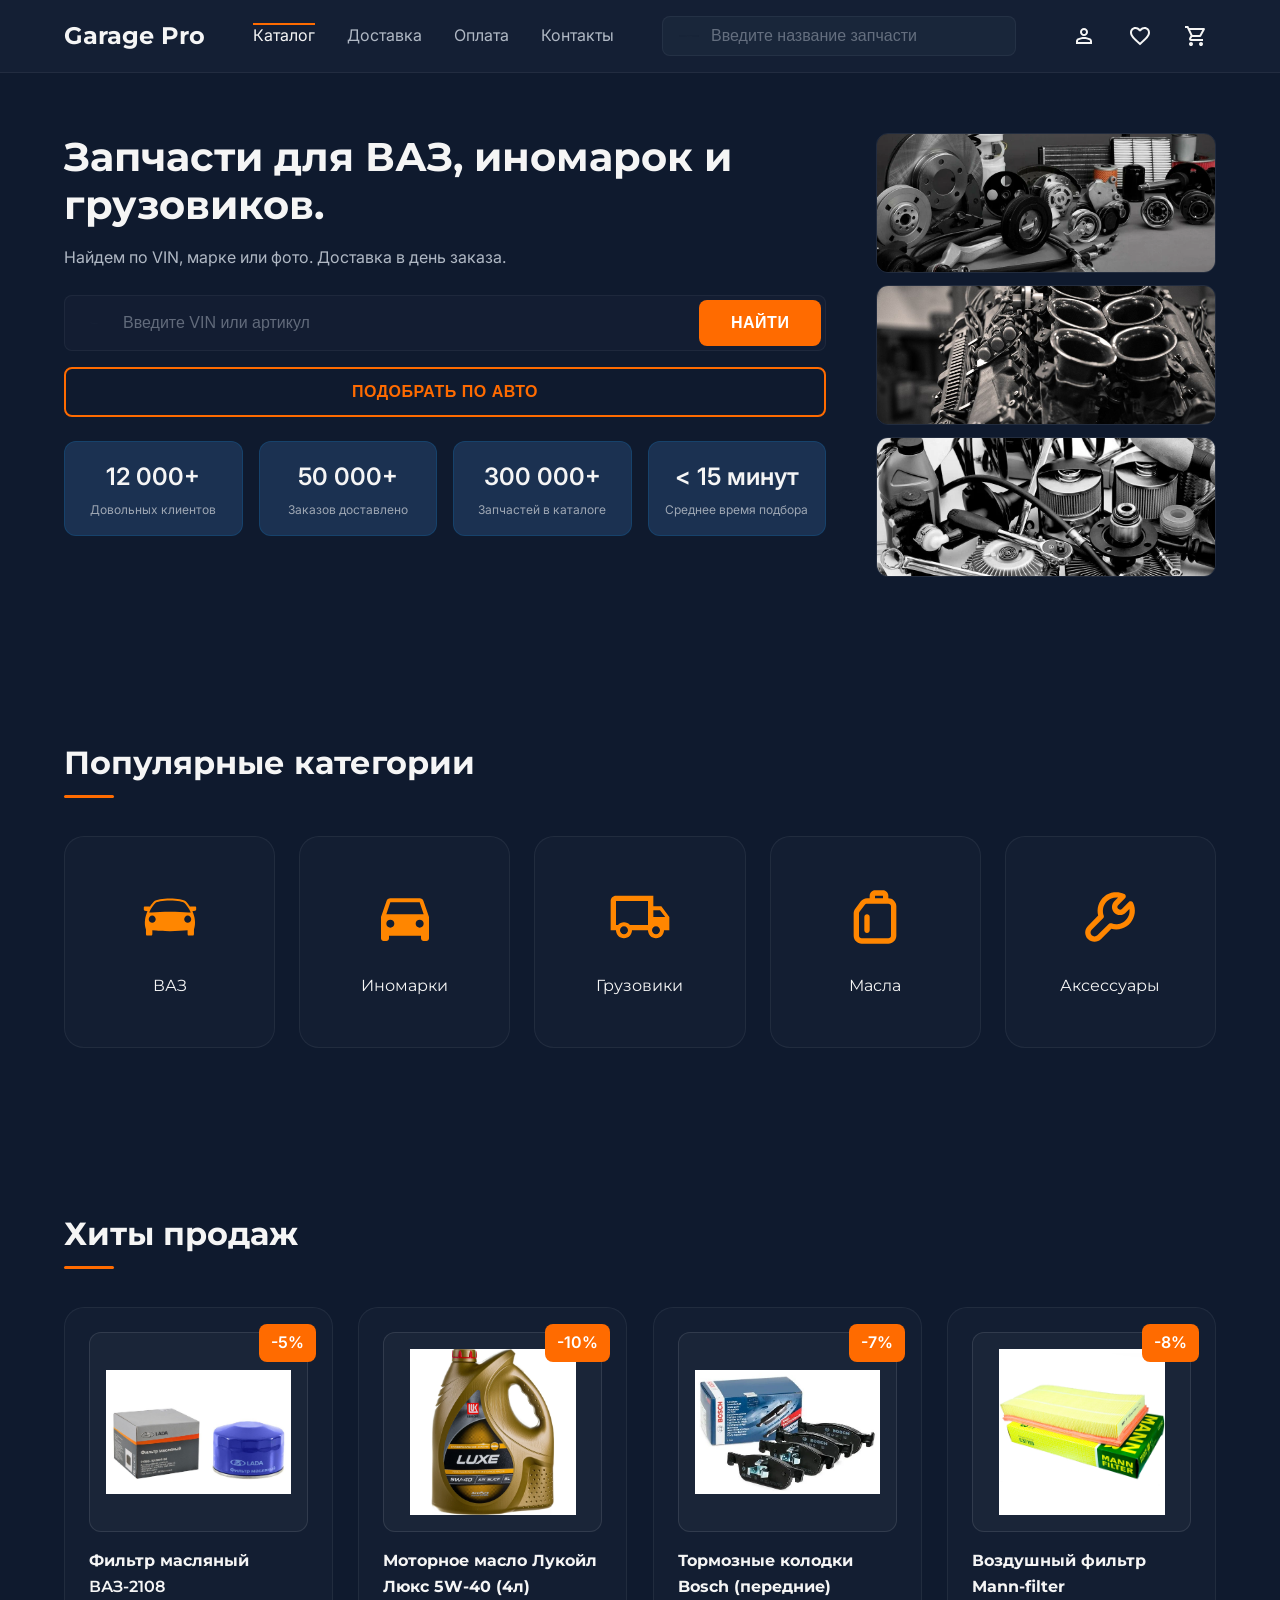
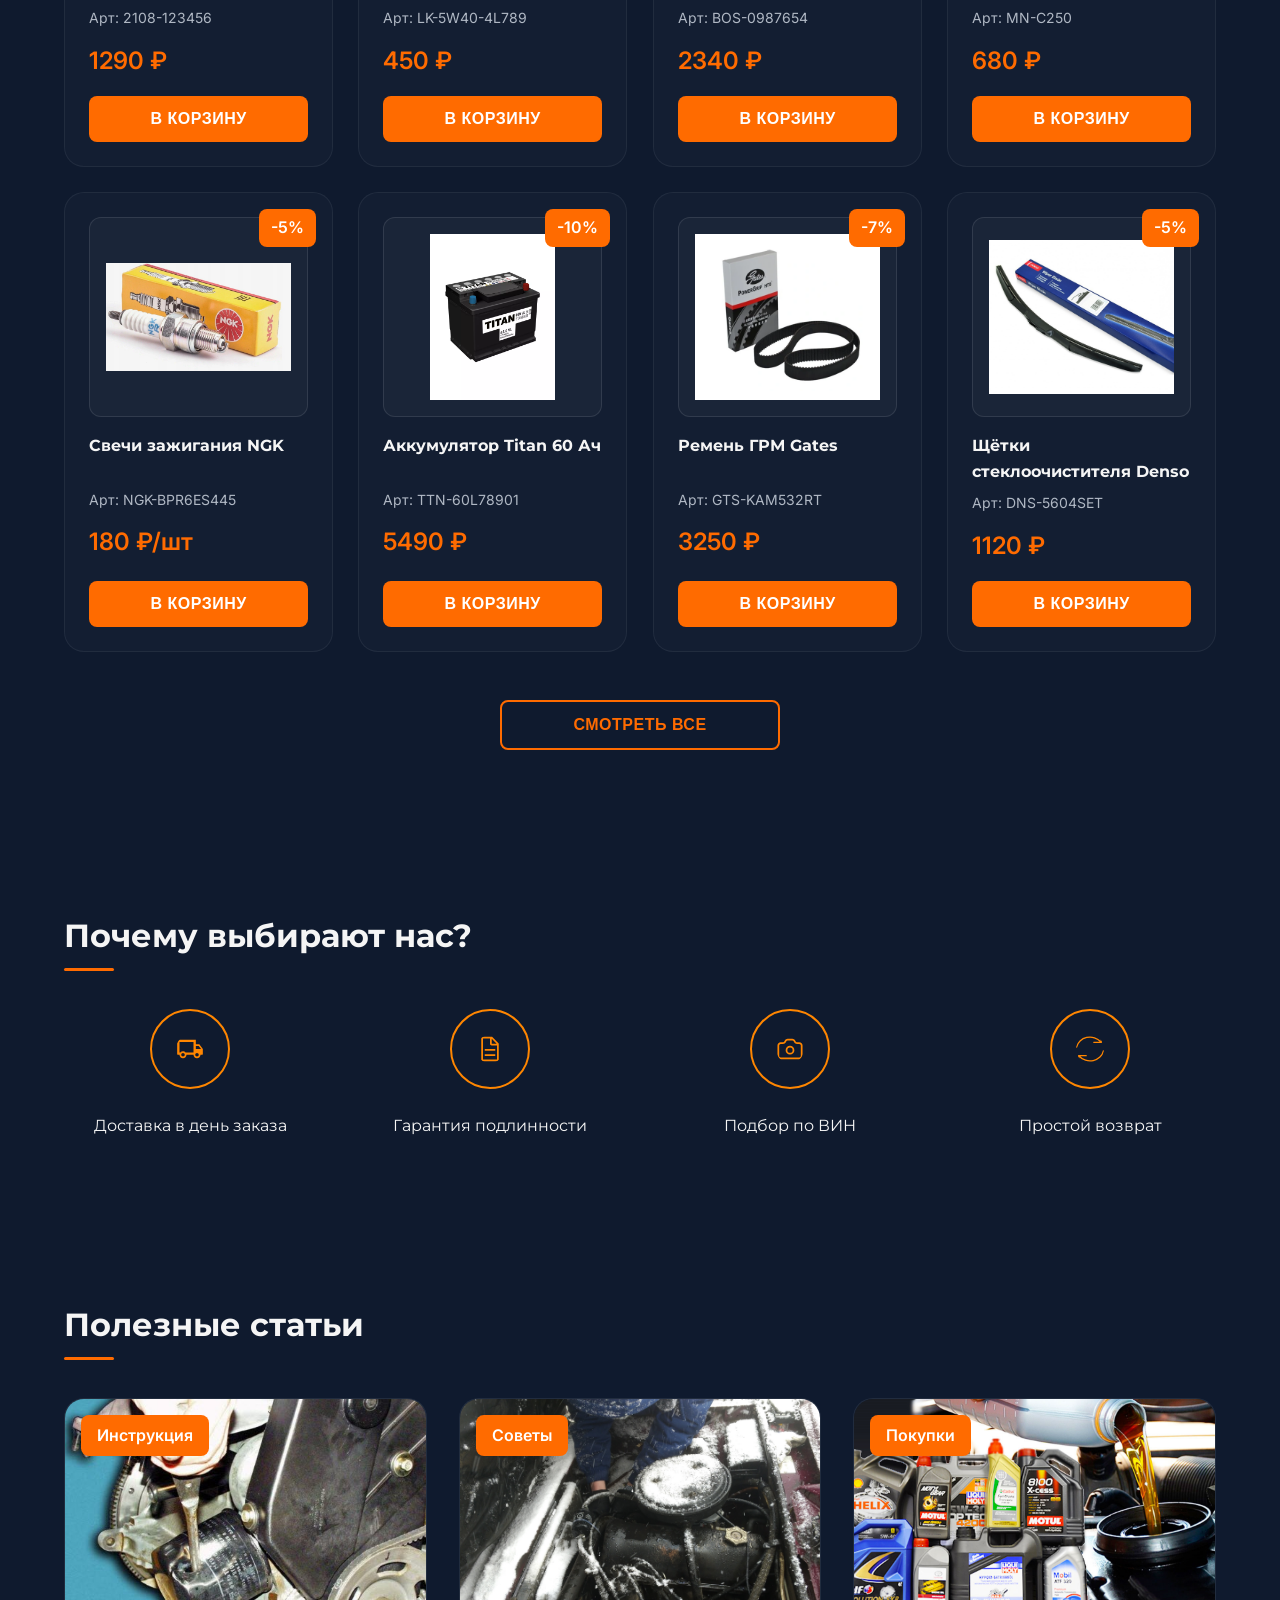
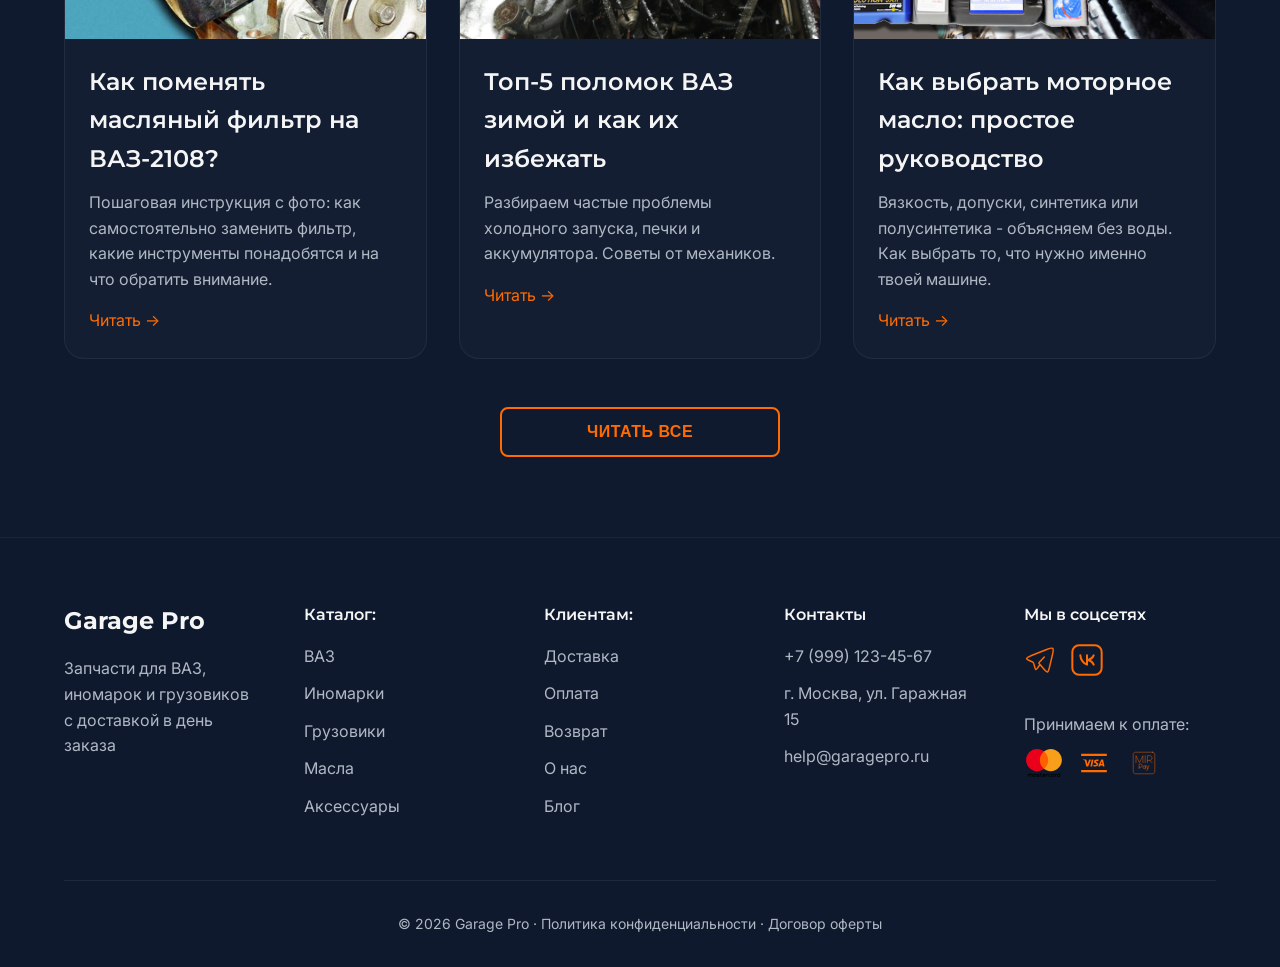
==== commit 2da2c570: "Add files via upload" ====
--- a/index.html
+++ b/index.html
@@ -5,6 +5,7 @@
     <meta name="viewport" content="width=device-width, initial-scale=1.0">
     <meta name="description" content="Garage Pro - Запчасти для ВАЗ, иномарок и грузовиков с доставкой в день заказа">
     <meta name="keywords" content="запчасти, автозапчасти, ВАЗ, иномарки, грузовики, масло, фильтры">
+    <meta name="theme-color" content="#0F1A2E">
     
     <!-- Open Graph -->
     <meta property="og:title" content="Garage Pro - Запчасти для ВАЗ, иномарок и грузовиков">
@@ -15,10 +16,16 @@
     
     <title>Garage Pro - Запчасти для ВАЗ, иномарок и грузовиков</title>
     <link rel="icon" type="image/svg+xml" href="favicon.svg">
-    <link rel="stylesheet" href="style.css">
+    
+    <!-- Critical CSS inline для первого экрана -->
+    <style>:root{--primary:#FF6B00;--bg-primary:#0F1A2E;--text-primary:#F5F5F5}*{margin:0;padding:0;box-sizing:border-box}body{font-family:-apple-system,BlinkMacSystemFont,'Segoe UI',sans-serif;background:var(--bg-primary);color:var(--text-primary);line-height:1.6}.header{background:rgba(22,33,54,.9);padding:16px 0;position:sticky;top:0;z-index:100}</style>
+    
     <link rel="preconnect" href="https://fonts.googleapis.com">
     <link rel="preconnect" href="https://fonts.gstatic.com" crossorigin>
-    <link href="https://fonts.googleapis.com/css2?family=Montserrat:wght@600;700&family=Inter:wght@400;500;600&display=swap" rel="stylesheet">
+    <link rel="preload" href="https://fonts.googleapis.com/css2?family=Montserrat:wght@600;700&family=Inter:wght@400;500;600&display=swap" as="style">
+    <link href="https://fonts.googleapis.com/css2?family=Montserrat:wght@600;700&family=Inter:wght@400;500;600&display=swap" rel="stylesheet" media="print" onload="this.media='all'">
+    <noscript><link href="https://fonts.googleapis.com/css2?family=Montserrat:wght@600;700&family=Inter:wght@400;500;600&display=swap" rel="stylesheet"></noscript>
+    <link rel="stylesheet" href="style.css">
 </head>
 <body>
     <!-- Header -->
@@ -101,7 +108,7 @@
                 </div>
                 
                 <div class="hero__images">
-                    <img src="Images/автозапчасти.jpg" alt="Автозапчасти для различных марок автомобилей" loading="lazy" width="340" height="140">
+                    <img src="Images/автозапчасти.jpg" alt="Автозапчасти для различных марок автомобилей" width="340" height="140" loading="eager" fetchpriority="high">
                     <img src="Images/автозапчасти1.jpg" alt="Широкий ассортимент запчастей" loading="lazy" width="340" height="140">
                     <img src="Images/запчасти.jpg" alt="Качественные запчасти в наличии" loading="lazy" width="340" height="140">
                 </div>
@@ -368,6 +375,6 @@
         </div>
     </footer>
 
-    <script src="js/main.js"></script>
+    <script src="js/main.js" defer></script>
 </body>
 </html>
--- a/style.css
+++ b/style.css
@@ -1,5 +1,3 @@
-@import url('https://fonts.googleapis.com/css2?family=Montserrat:wght@600;700&family=Inter:wght@400;500;600&display=swap');
-
 /* CSS Variables */
 :root {
     --primary: #FF6B00;
@@ -40,13 +38,17 @@
     font-size: 16px;
     line-height: 1.6;
     -webkit-font-smoothing: antialiased;
+    -moz-osx-font-smoothing: grayscale;
     overflow-x: hidden;
+    min-height: 100vh;
 }
 
 img {
     max-width: 100%;
     height: auto;
     display: block;
+    image-rendering: -webkit-optimize-contrast;
+    image-rendering: crisp-edges;
 }
 
 .container {
@@ -59,11 +61,13 @@
 .header {
     background: rgba(22, 33, 54, 0.9);
     backdrop-filter: blur(10px);
+    -webkit-backdrop-filter: blur(10px);
     padding: var(--space-sm) 0;
     border-bottom: 1px solid rgba(255, 255, 255, 0.06);
     position: sticky;
     top: 0;
     z-index: 100;
+    will-change: transform;
 }
 
 .header__content {
@@ -310,9 +314,11 @@
     font-size: 16px;
     font-weight: 600;
     cursor: pointer;
-    transition: all 0.3s;
+    transition: all 0.3s ease;
     text-transform: uppercase;
     letter-spacing: 0.5px;
+    will-change: transform;
+    -webkit-tap-highlight-color: transparent;
 }
 
 .btn--primary {
@@ -481,10 +487,11 @@
     border-radius: var(--radius-xl);
     padding: var(--space-md);
     position: relative;
-    transition: all 0.3s;
+    transition: all 0.3s ease;
     border: 1px solid rgba(255, 255, 255, 0.06);
     display: flex;
     flex-direction: column;
+    will-change: transform;
 }
 
 .product__card:hover {
@@ -1219,6 +1226,11 @@
     
     .hero__content {
         grid-template-columns: 1fr;
+        gap: var(--space-lg);
+    }
+    
+    .hero__images {
+        order: -1;
     }
     
     .hero__stats {
@@ -1231,6 +1243,7 @@
     
     .products__grid {
         grid-template-columns: repeat(3, 1fr);
+        gap: 20px;
     }
     
     .features__grid {
@@ -1243,6 +1256,7 @@
     
     .footer__content {
         grid-template-columns: repeat(3, 1fr);
+        gap: var(--space-lg);
     }
     
     .payment__content {
@@ -1289,6 +1303,10 @@
     .zones-grid {
         grid-template-columns: 1fr;
     }
+    
+    .product-detail__grid {
+        gap: var(--space-lg);
+    }
 }
 
 @media (max-width: 768px) {
@@ -1312,16 +1330,56 @@
         font-size: 32px;
     }
     
+    .hero__subtitle {
+        font-size: 15px;
+    }
+    
     .hero__stats {
         grid-template-columns: repeat(2, 1fr);
+        gap: 12px;
+    }
+    
+    .stat__number {
+        font-size: 20px;
+    }
+    
+    .stat__label {
+        font-size: 12px;
     }
     
     .categories__grid {
         grid-template-columns: repeat(2, 1fr);
+        gap: 16px;
+    }
+    
+    .category__item {
+        padding: var(--space-md);
+    }
+    
+    .category__item img {
+        width: 56px;
+        height: 56px;
     }
     
     .products__grid {
         grid-template-columns: repeat(2, 1fr);
+        gap: 16px;
+    }
+    
+    .product__card {
+        padding: var(--space-sm);
+    }
+    
+    .product__name {
+        font-size: 15px;
+    }
+    
+    .product__price {
+        font-size: 20px;
+    }
+    
+    .section__title {
+        font-size: 28px;
     }
     
     .blog__grid {
@@ -2089,14 +2147,34 @@
     scroll-behavior: smooth;
 }
 
+/* Performance optimizations */
+@media (prefers-reduced-motion: reduce) {
+    *,
+    *::before,
+    *::after {
+        animation-duration: 0.01ms !important;
+        animation-iteration-count: 1 !important;
+        transition-duration: 0.01ms !important;
+        scroll-behavior: auto !important;
+    }
+}
+
 /* Focus Styles for Accessibility */
-a:focus,
-button:focus,
-input:focus,
-textarea:focus,
-select:focus {
+a:focus-visible,
+button:focus-visible,
+input:focus-visible,
+textarea:focus-visible,
+select:focus-visible {
     outline: 2px solid var(--primary);
     outline-offset: 2px;
+    border-radius: 4px;
+}
+
+/* Remove default focus for mouse users */
+a:focus:not(:focus-visible),
+button:focus:not(:focus-visible),
+input:focus:not(:focus-visible) {
+    outline: none;
 }
 
 /* Skip to main content link for accessibility */
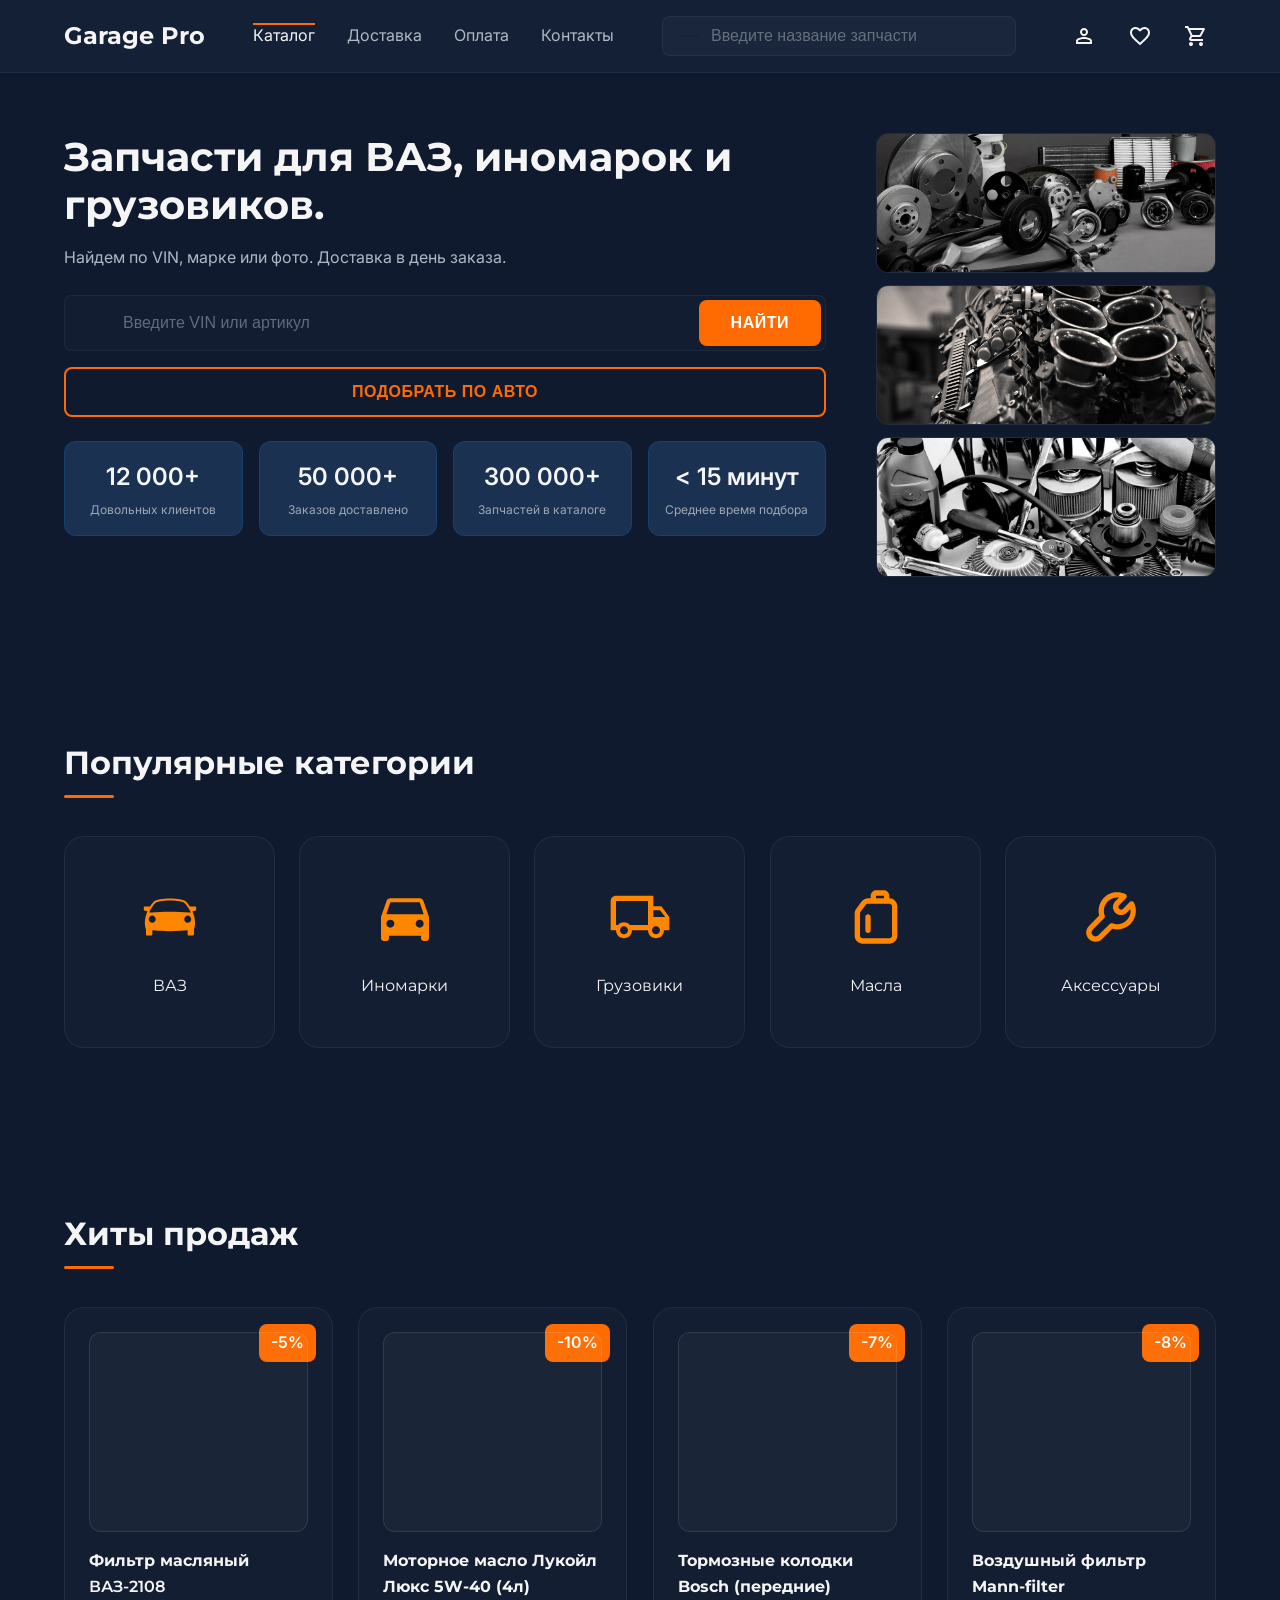
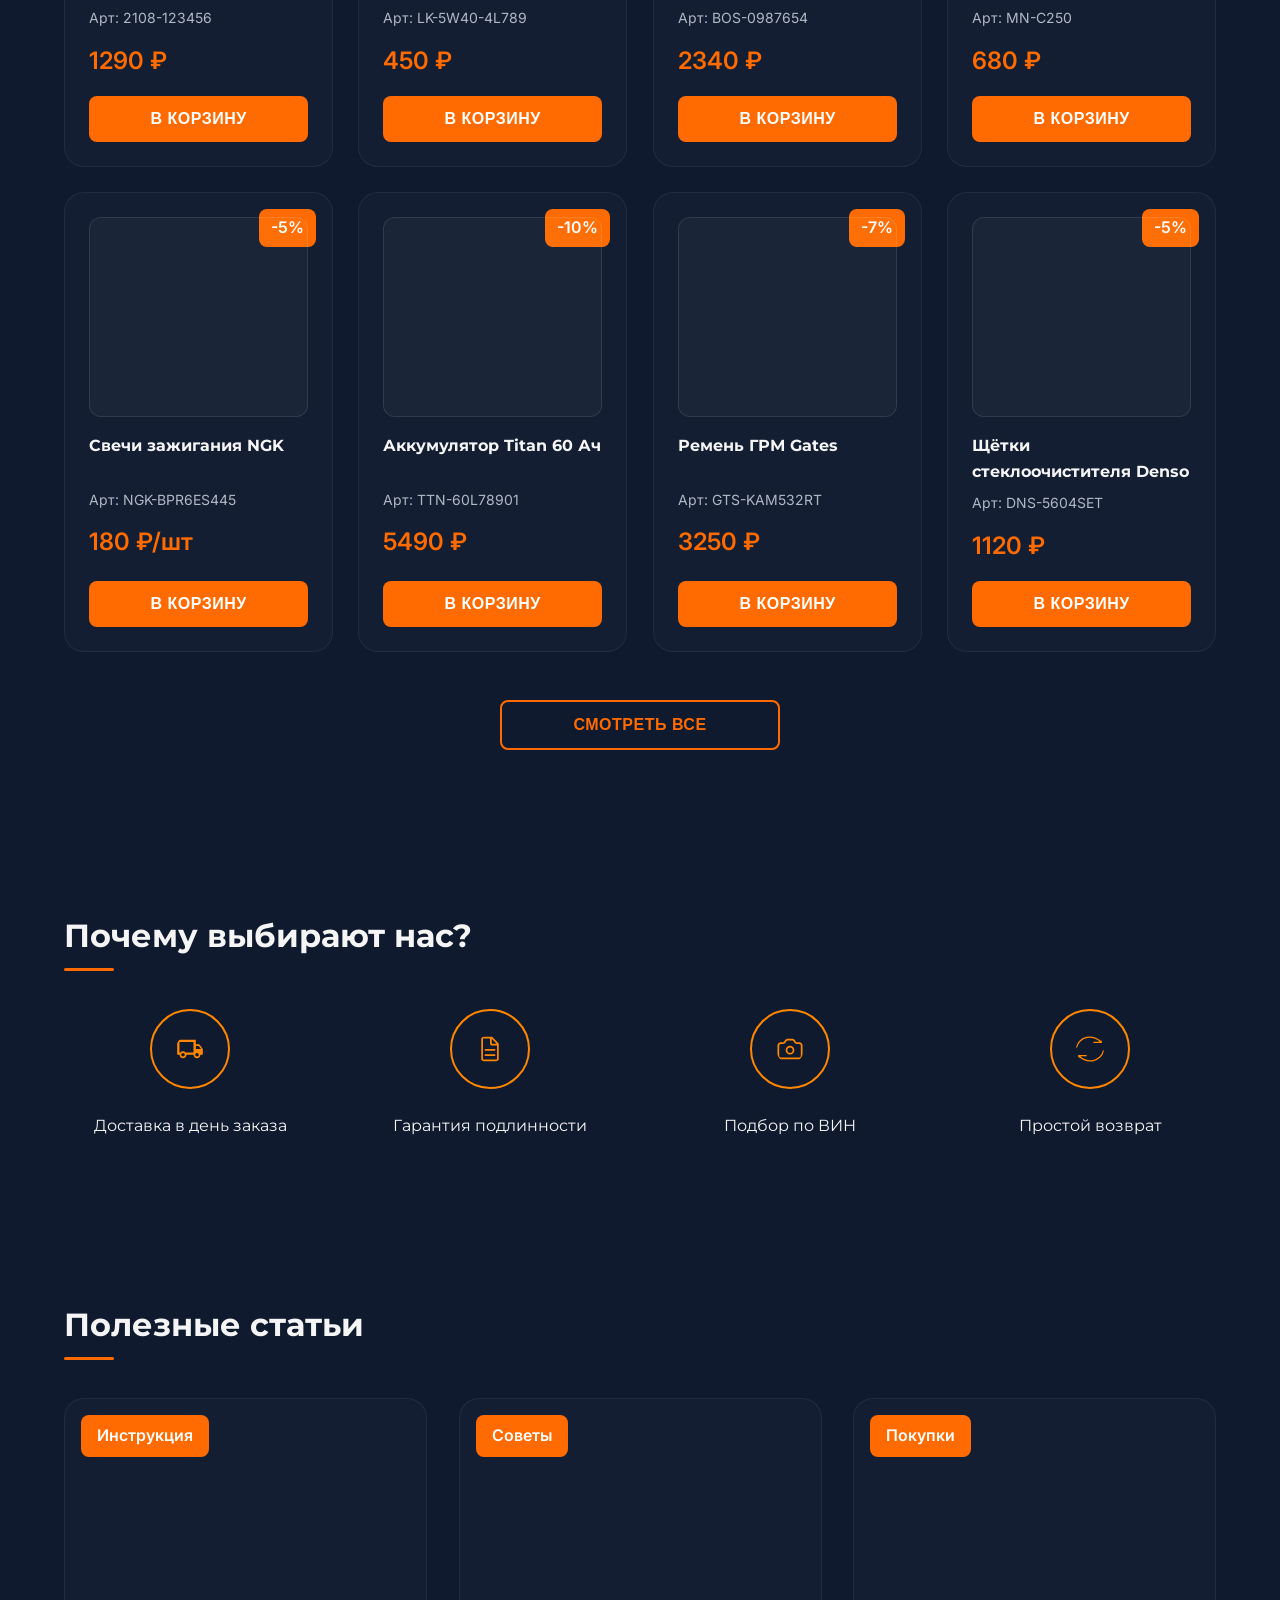
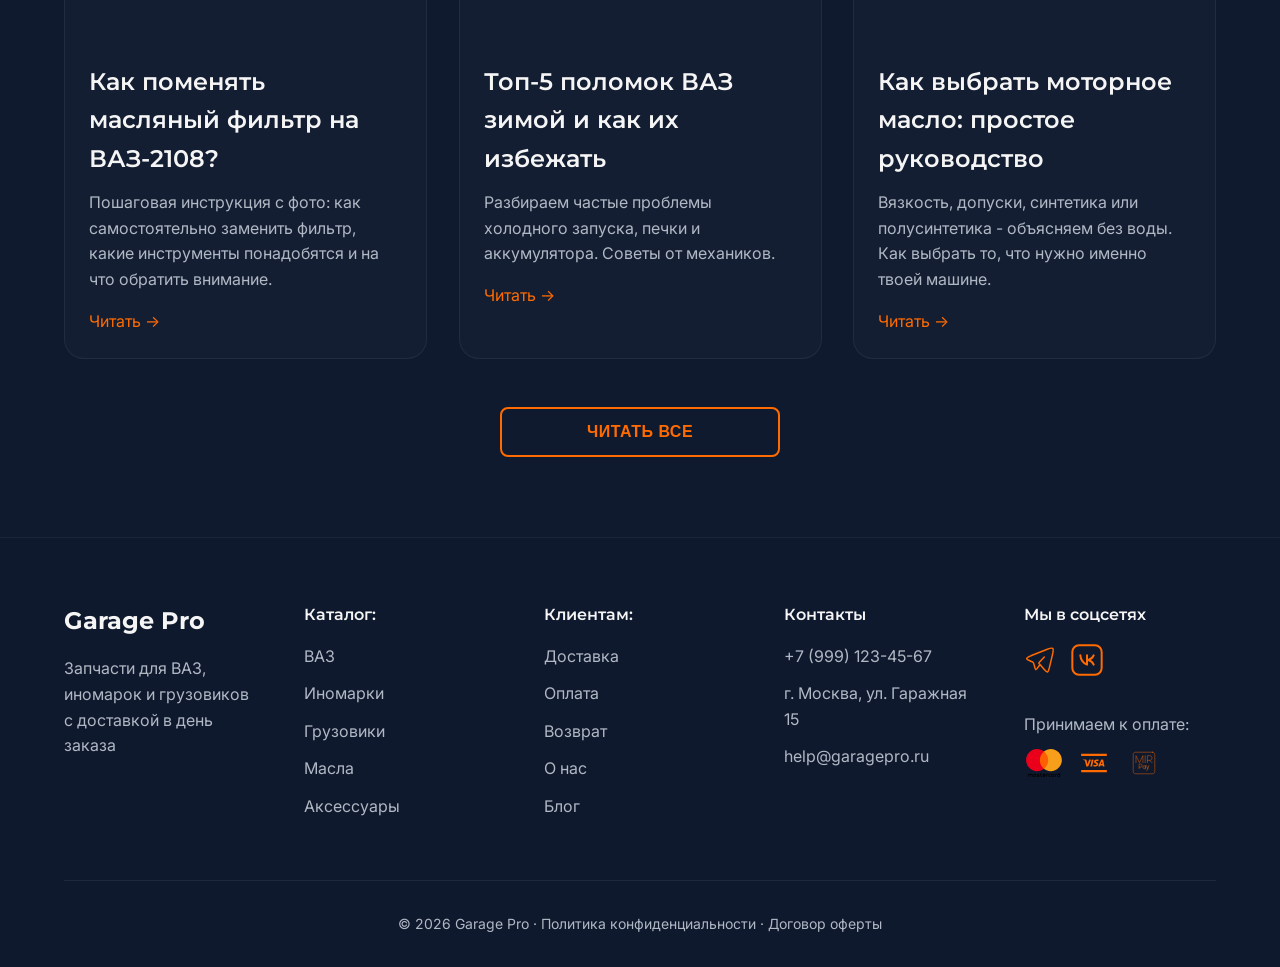
==== commit da8162e8: "Add files via upload" ====
--- a/index.html
+++ b/index.html
@@ -18,10 +18,11 @@
     <link rel="icon" type="image/svg+xml" href="favicon.svg">
     
     <!-- Critical CSS inline для первого экрана -->
-    <style>:root{--primary:#FF6B00;--bg-primary:#0F1A2E;--text-primary:#F5F5F5}*{margin:0;padding:0;box-sizing:border-box}body{font-family:-apple-system,BlinkMacSystemFont,'Segoe UI',sans-serif;background:var(--bg-primary);color:var(--text-primary);line-height:1.6}.header{background:rgba(22,33,54,.9);padding:16px 0;position:sticky;top:0;z-index:100}</style>
+    <style>:root{--primary:#FF6B00;--bg-primary:#0F1A2E;--bg-card:rgba(22,33,54,.7);--text-primary:#F5F5F5;--text-secondary:#B0B8C4;--space-xs:8px;--space-sm:16px;--space-md:24px;--space-lg:48px;--radius-sm:8px;--radius-md:12px;--radius-xl:20px}*{margin:0;padding:0;box-sizing:border-box}body{font-family:-apple-system,BlinkMacSystemFont,'Segoe UI',sans-serif;background:var(--bg-primary);color:var(--text-primary);line-height:1.6;-webkit-font-smoothing:antialiased;-moz-osx-font-smoothing:grayscale;overflow-x:hidden}img{max-width:100%;height:auto;display:block}.container{max-width:1200px;margin:0 auto;padding:0 var(--space-md)}.header{background:rgba(22,33,54,.95);backdrop-filter:blur(10px);-webkit-backdrop-filter:blur(10px);padding:var(--space-sm) 0;border-bottom:1px solid rgba(255,255,255,.06);position:sticky;top:0;z-index:100}.header__content{display:flex;align-items:center;gap:var(--space-lg)}.header__logo{font-family:'Montserrat',sans-serif;font-size:24px;font-weight:700;color:var(--text-primary);text-decoration:none}.hero{padding:60px var(--space-md) 80px}.hero__title{font-family:'Montserrat',sans-serif;font-size:40px;font-weight:700;line-height:1.2;margin-bottom:var(--space-sm)}.btn{padding:14px 32px;border:none;border-radius:var(--radius-sm);font-size:16px;font-weight:600;cursor:pointer;text-transform:uppercase;letter-spacing:.5px;touch-action:manipulation}.btn--primary{background:var(--primary);color:#FFF}</style>
     
     <link rel="preconnect" href="https://fonts.googleapis.com">
     <link rel="preconnect" href="https://fonts.gstatic.com" crossorigin>
+    <link rel="preload" href="style.css" as="style">
     <link rel="preload" href="https://fonts.googleapis.com/css2?family=Montserrat:wght@600;700&family=Inter:wght@400;500;600&display=swap" as="style">
     <link href="https://fonts.googleapis.com/css2?family=Montserrat:wght@600;700&family=Inter:wght@400;500;600&display=swap" rel="stylesheet" media="print" onload="this.media='all'">
     <noscript><link href="https://fonts.googleapis.com/css2?family=Montserrat:wght@600;700&family=Inter:wght@400;500;600&display=swap" rel="stylesheet"></noscript>
--- a/style.css
+++ b/style.css
@@ -23,6 +23,10 @@
     --radius-md: 12px;
     --radius-lg: 16px;
     --radius-xl: 20px;
+    
+    --transition-fast: 0.2s;
+    --transition-normal: 0.3s;
+    --transition-slow: 0.5s;
 }
 
 * {
@@ -51,6 +55,11 @@
     image-rendering: crisp-edges;
 }
 
+/* Lazy loading optimization */
+img[loading="lazy"] {
+    content-visibility: auto;
+}
+
 .container {
     max-width: 1200px;
     margin: 0 auto;
@@ -59,7 +68,7 @@
 
 /* Header */
 .header {
-    background: rgba(22, 33, 54, 0.9);
+    background: rgba(22, 33, 54, 0.95);
     backdrop-filter: blur(10px);
     -webkit-backdrop-filter: blur(10px);
     padding: var(--space-sm) 0;
@@ -67,7 +76,7 @@
     position: sticky;
     top: 0;
     z-index: 100;
-    will-change: transform;
+    contain: layout style paint;
 }
 
 .header__content {
@@ -314,11 +323,11 @@
     font-size: 16px;
     font-weight: 600;
     cursor: pointer;
-    transition: all 0.3s ease;
+    transition: background var(--transition-normal) ease, transform var(--transition-normal) ease;
     text-transform: uppercase;
     letter-spacing: 0.5px;
-    will-change: transform;
     -webkit-tap-highlight-color: transparent;
+    touch-action: manipulation;
 }
 
 .btn--primary {
@@ -444,12 +453,13 @@
     border-radius: var(--radius-xl);
     text-align: center;
     cursor: pointer;
-    transition: all 0.3s;
+    transition: transform var(--transition-normal) ease, border-color var(--transition-normal) ease;
     border: 1px solid rgba(255, 255, 255, 0.06);
     text-decoration: none;
     display: flex;
     flex-direction: column;
     align-items: center;
+    contain: layout style paint;
 }
 
 .category__item:hover {
@@ -487,11 +497,11 @@
     border-radius: var(--radius-xl);
     padding: var(--space-md);
     position: relative;
-    transition: all 0.3s ease;
+    transition: transform var(--transition-normal) ease, border-color var(--transition-normal) ease;
     border: 1px solid rgba(255, 255, 255, 0.06);
     display: flex;
     flex-direction: column;
-    will-change: transform;
+    contain: layout style paint;
 }
 
 .product__card:hover {
@@ -602,10 +612,11 @@
     background: var(--bg-card);
     border-radius: var(--radius-xl);
     overflow: hidden;
-    transition: all 0.3s;
+    transition: transform var(--transition-normal) ease, border-color var(--transition-normal) ease;
     border: 1px solid rgba(255, 255, 255, 0.06);
     display: flex;
     flex-direction: column;
+    contain: layout style paint;
 }
 
 .blog__card:hover {
@@ -1433,7 +1444,11 @@
     }
     
     .header__icons {
-        gap: 12px;
+        gap: 8px;
+    }
+    
+    .icon-btn {
+        padding: 6px;
     }
     
     .icon-btn img {
@@ -1446,11 +1461,25 @@
     }
     
     .hero__title {
-        font-size: 28px;
+        font-size: 26px;
+        line-height: 1.3;
+    }
+    
+    .hero__subtitle {
+        font-size: 14px;
     }
     
     .hero__stats {
         grid-template-columns: 1fr;
+        gap: 12px;
+    }
+    
+    .stat__number {
+        font-size: 22px;
+    }
+    
+    .stat__label {
+        font-size: 13px;
     }
     
     .categories,
@@ -1462,10 +1491,38 @@
     
     .categories__grid {
         grid-template-columns: 1fr;
+        gap: 12px;
+    }
+    
+    .category__item {
+        padding: var(--space-md);
+        flex-direction: row;
+        text-align: left;
+        gap: var(--space-md);
+    }
+    
+    .category__item img {
+        width: 48px;
+        height: 48px;
+        margin-bottom: 0;
     }
     
     .products__grid {
         grid-template-columns: 1fr;
+        gap: var(--space-md);
+    }
+    
+    .product__card {
+        padding: var(--space-md);
+    }
+    
+    .product__name {
+        font-size: 16px;
+        min-height: auto;
+    }
+    
+    .product__price {
+        font-size: 22px;
     }
     
     .section__title {
@@ -1475,6 +1532,13 @@
     
     .features__grid {
         grid-template-columns: 1fr;
+        gap: var(--space-md);
+    }
+    
+    .feature__item img {
+        width: 64px;
+        height: 64px;
+        padding: var(--space-sm);
     }
     
     .footer {
@@ -1496,7 +1560,8 @@
     }
     
     .page__title {
-        font-size: 28px;
+        font-size: 26px;
+        margin-bottom: var(--space-md);
     }
     
     .payment__summary,
@@ -1504,8 +1569,17 @@
         padding: var(--space-md);
     }
     
+    .payment__summary h2,
+    .payment__form h2 {
+        font-size: 20px;
+    }
+    
     .delivery-hero {
         padding: var(--space-lg) var(--space-sm);
+    }
+    
+    .delivery-hero__subtitle {
+        font-size: 15px;
     }
     
     .delivery-methods,
@@ -1520,7 +1594,100 @@
         padding: var(--space-md);
     }
     
+    .delivery-card__title {
+        font-size: 20px;
+    }
+    
+    .delivery-card__icon {
+        width: 64px;
+        height: 64px;
+    }
+    
     .process-step__number {
+        width: 64px;
+        height: 64px;
+        font-size: 26px;
+    }
+    
+    .process-step__title {
+        font-size: 18px;
+    }
+    
+    .zone-card__price {
+        font-size: 32px;
+    }
+    
+    .cta-box {
+        padding: var(--space-lg) var(--space-md);
+    }
+    
+    .cta-box__title {
+        font-size: 22px;
+    }
+    
+    .cta-box__desc {
+        font-size: 15px;
+    }
+    
+    .cta-box__actions {
+        flex-direction: column;
+        width: 100%;
+    }
+    
+    .cta-box__actions .btn {
+        width: 100%;
+    }
+    
+    .product-detail__grid {
+        grid-template-columns: 1fr;
+        gap: var(--space-lg);
+    }
+    
+    .product-images__main {
+        min-height: 280px;
+        padding: var(--space-md);
+    }
+    
+    .product-info__title {
+        font-size: 22px;
+    }
+    
+    .product-info__price {
+        font-size: 32px;
+    }
+    
+    .contact__grid {
+        gap: var(--space-md);
+    }
+    
+    .contact__card {
+        padding: var(--space-md);
+    }
+    
+    .about-section,
+    .contact-info,
+    .faq-section,
+    .map-section {
+        padding: var(--space-lg) var(--space-sm);
+    }
+    
+    .about__text,
+    .map__info {
+        padding: var(--space-md);
+    }
+    
+    .faq__question span {
+        font-size: 16px;
+    }
+    
+    .blog__card h3 {
+        font-size: 20px;
+    }
+    
+    .blog__card p {
+        font-size: 15px;
+    }
+}s-step__number {
         width: 60px;
         height: 60px;
         font-size: 24px;
--- a/style.css
+++ b/style.css
@@ -23,6 +23,10 @@
     --radius-md: 12px;
     --radius-lg: 16px;
     --radius-xl: 20px;
+    
+    --transition-fast: 0.2s;
+    --transition-normal: 0.3s;
+    --transition-slow: 0.5s;
 }
 
 * {
@@ -51,6 +55,11 @@
     image-rendering: crisp-edges;
 }
 
+/* Lazy loading optimization */
+img[loading="lazy"] {
+    content-visibility: auto;
+}
+
 .container {
     max-width: 1200px;
     margin: 0 auto;
@@ -59,7 +68,7 @@
 
 /* Header */
 .header {
-    background: rgba(22, 33, 54, 0.9);
+    background: rgba(22, 33, 54, 0.95);
     backdrop-filter: blur(10px);
     -webkit-backdrop-filter: blur(10px);
     padding: var(--space-sm) 0;
@@ -67,7 +76,7 @@
     position: sticky;
     top: 0;
     z-index: 100;
-    will-change: transform;
+    contain: layout style paint;
 }
 
 .header__content {
@@ -314,11 +323,11 @@
     font-size: 16px;
     font-weight: 600;
     cursor: pointer;
-    transition: all 0.3s ease;
+    transition: background var(--transition-normal) ease, transform var(--transition-normal) ease;
     text-transform: uppercase;
     letter-spacing: 0.5px;
-    will-change: transform;
     -webkit-tap-highlight-color: transparent;
+    touch-action: manipulation;
 }
 
 .btn--primary {
@@ -444,12 +453,13 @@
     border-radius: var(--radius-xl);
     text-align: center;
     cursor: pointer;
-    transition: all 0.3s;
+    transition: transform var(--transition-normal) ease, border-color var(--transition-normal) ease;
     border: 1px solid rgba(255, 255, 255, 0.06);
     text-decoration: none;
     display: flex;
     flex-direction: column;
     align-items: center;
+    contain: layout style paint;
 }
 
 .category__item:hover {
@@ -487,11 +497,11 @@
     border-radius: var(--radius-xl);
     padding: var(--space-md);
     position: relative;
-    transition: all 0.3s ease;
+    transition: transform var(--transition-normal) ease, border-color var(--transition-normal) ease;
     border: 1px solid rgba(255, 255, 255, 0.06);
     display: flex;
     flex-direction: column;
-    will-change: transform;
+    contain: layout style paint;
 }
 
 .product__card:hover {
@@ -602,10 +612,11 @@
     background: var(--bg-card);
     border-radius: var(--radius-xl);
     overflow: hidden;
-    transition: all 0.3s;
+    transition: transform var(--transition-normal) ease, border-color var(--transition-normal) ease;
     border: 1px solid rgba(255, 255, 255, 0.06);
     display: flex;
     flex-direction: column;
+    contain: layout style paint;
 }
 
 .blog__card:hover {
@@ -1433,7 +1444,11 @@
     }
     
     .header__icons {
-        gap: 12px;
+        gap: 8px;
+    }
+    
+    .icon-btn {
+        padding: 6px;
     }
     
     .icon-btn img {
@@ -1446,11 +1461,25 @@
     }
     
     .hero__title {
-        font-size: 28px;
+        font-size: 26px;
+        line-height: 1.3;
+    }
+    
+    .hero__subtitle {
+        font-size: 14px;
     }
     
     .hero__stats {
         grid-template-columns: 1fr;
+        gap: 12px;
+    }
+    
+    .stat__number {
+        font-size: 22px;
+    }
+    
+    .stat__label {
+        font-size: 13px;
     }
     
     .categories,
@@ -1462,10 +1491,38 @@
     
     .categories__grid {
         grid-template-columns: 1fr;
+        gap: 12px;
+    }
+    
+    .category__item {
+        padding: var(--space-md);
+        flex-direction: row;
+        text-align: left;
+        gap: var(--space-md);
+    }
+    
+    .category__item img {
+        width: 48px;
+        height: 48px;
+        margin-bottom: 0;
     }
     
     .products__grid {
         grid-template-columns: 1fr;
+        gap: var(--space-md);
+    }
+    
+    .product__card {
+        padding: var(--space-md);
+    }
+    
+    .product__name {
+        font-size: 16px;
+        min-height: auto;
+    }
+    
+    .product__price {
+        font-size: 22px;
     }
     
     .section__title {
@@ -1475,6 +1532,13 @@
     
     .features__grid {
         grid-template-columns: 1fr;
+        gap: var(--space-md);
+    }
+    
+    .feature__item img {
+        width: 64px;
+        height: 64px;
+        padding: var(--space-sm);
     }
     
     .footer {
@@ -1496,7 +1560,8 @@
     }
     
     .page__title {
-        font-size: 28px;
+        font-size: 26px;
+        margin-bottom: var(--space-md);
     }
     
     .payment__summary,
@@ -1504,8 +1569,17 @@
         padding: var(--space-md);
     }
     
+    .payment__summary h2,
+    .payment__form h2 {
+        font-size: 20px;
+    }
+    
     .delivery-hero {
         padding: var(--space-lg) var(--space-sm);
+    }
+    
+    .delivery-hero__subtitle {
+        font-size: 15px;
     }
     
     .delivery-methods,
@@ -1520,7 +1594,100 @@
         padding: var(--space-md);
     }
     
+    .delivery-card__title {
+        font-size: 20px;
+    }
+    
+    .delivery-card__icon {
+        width: 64px;
+        height: 64px;
+    }
+    
     .process-step__number {
+        width: 64px;
+        height: 64px;
+        font-size: 26px;
+    }
+    
+    .process-step__title {
+        font-size: 18px;
+    }
+    
+    .zone-card__price {
+        font-size: 32px;
+    }
+    
+    .cta-box {
+        padding: var(--space-lg) var(--space-md);
+    }
+    
+    .cta-box__title {
+        font-size: 22px;
+    }
+    
+    .cta-box__desc {
+        font-size: 15px;
+    }
+    
+    .cta-box__actions {
+        flex-direction: column;
+        width: 100%;
+    }
+    
+    .cta-box__actions .btn {
+        width: 100%;
+    }
+    
+    .product-detail__grid {
+        grid-template-columns: 1fr;
+        gap: var(--space-lg);
+    }
+    
+    .product-images__main {
+        min-height: 280px;
+        padding: var(--space-md);
+    }
+    
+    .product-info__title {
+        font-size: 22px;
+    }
+    
+    .product-info__price {
+        font-size: 32px;
+    }
+    
+    .contact__grid {
+        gap: var(--space-md);
+    }
+    
+    .contact__card {
+        padding: var(--space-md);
+    }
+    
+    .about-section,
+    .contact-info,
+    .faq-section,
+    .map-section {
+        padding: var(--space-lg) var(--space-sm);
+    }
+    
+    .about__text,
+    .map__info {
+        padding: var(--space-md);
+    }
+    
+    .faq__question span {
+        font-size: 16px;
+    }
+    
+    .blog__card h3 {
+        font-size: 20px;
+    }
+    
+    .blog__card p {
+        font-size: 15px;
+    }
+}s-step__number {
         width: 60px;
         height: 60px;
         font-size: 24px;
